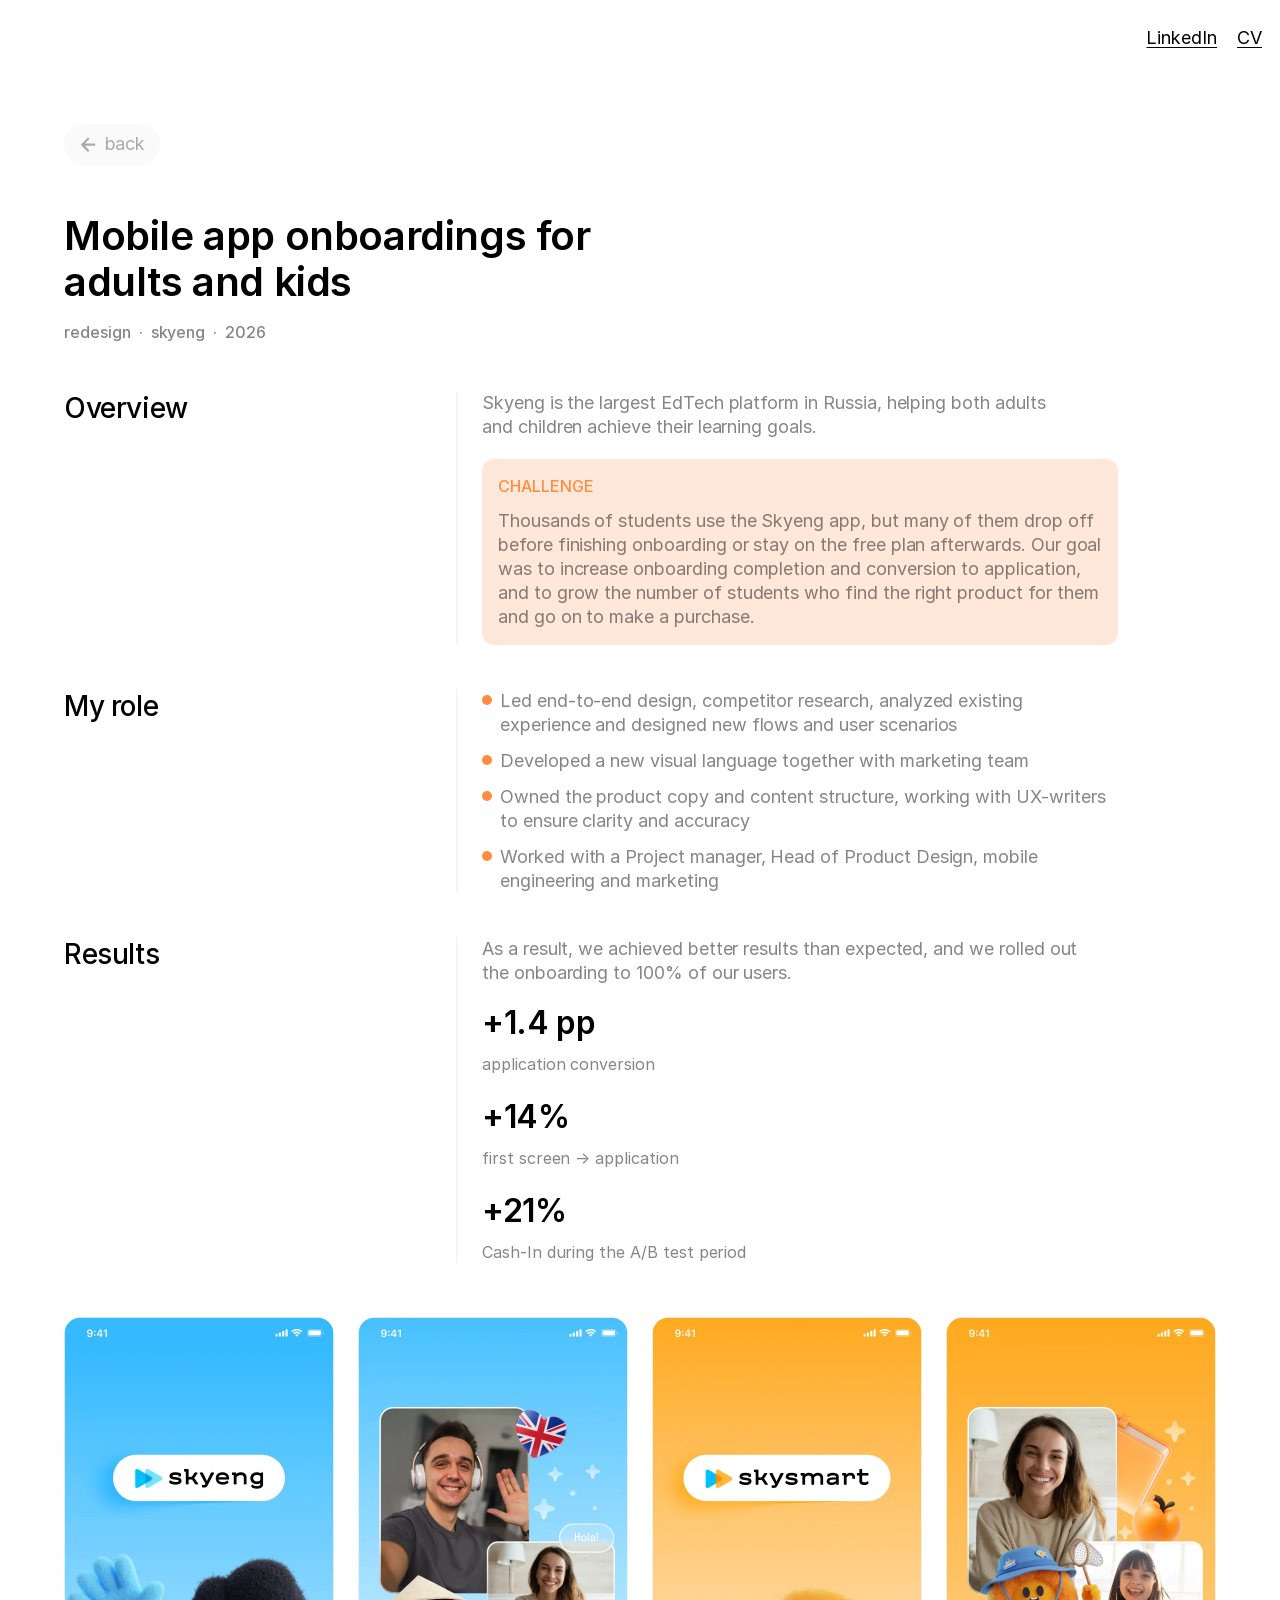
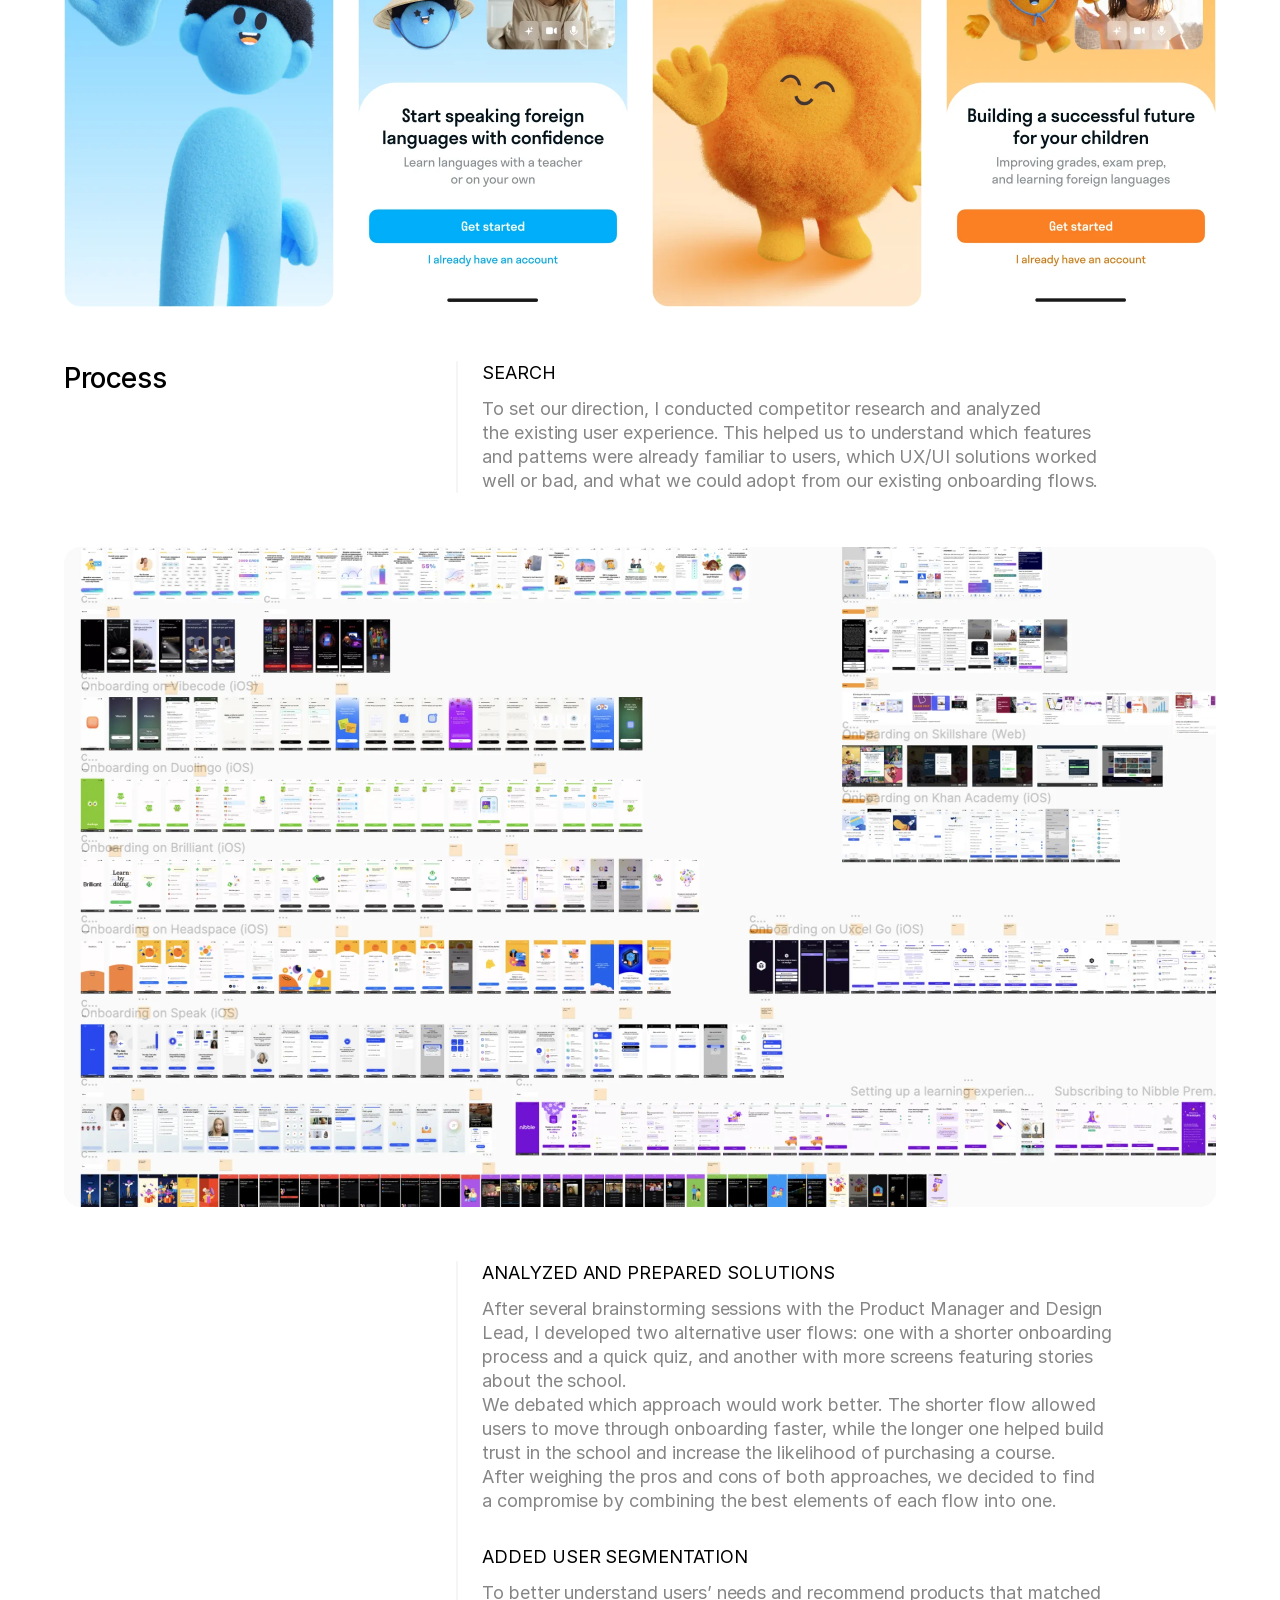
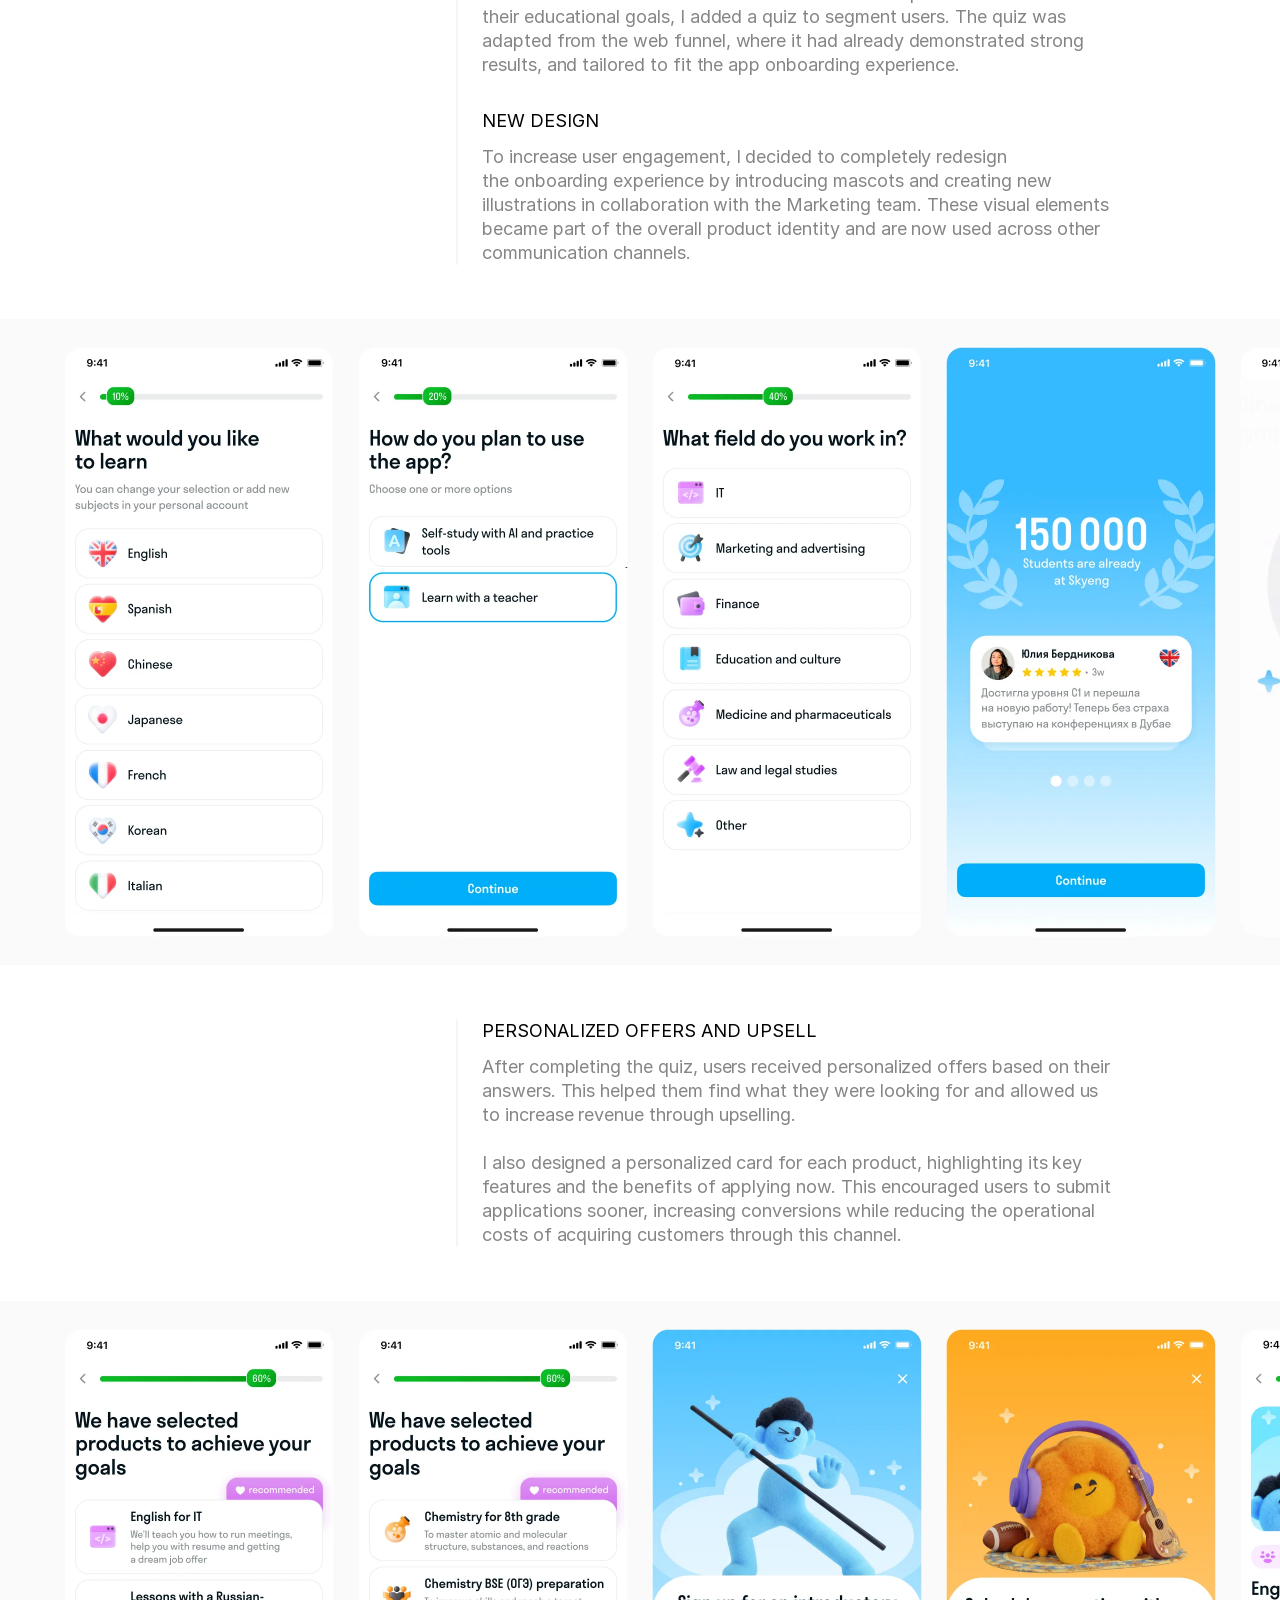
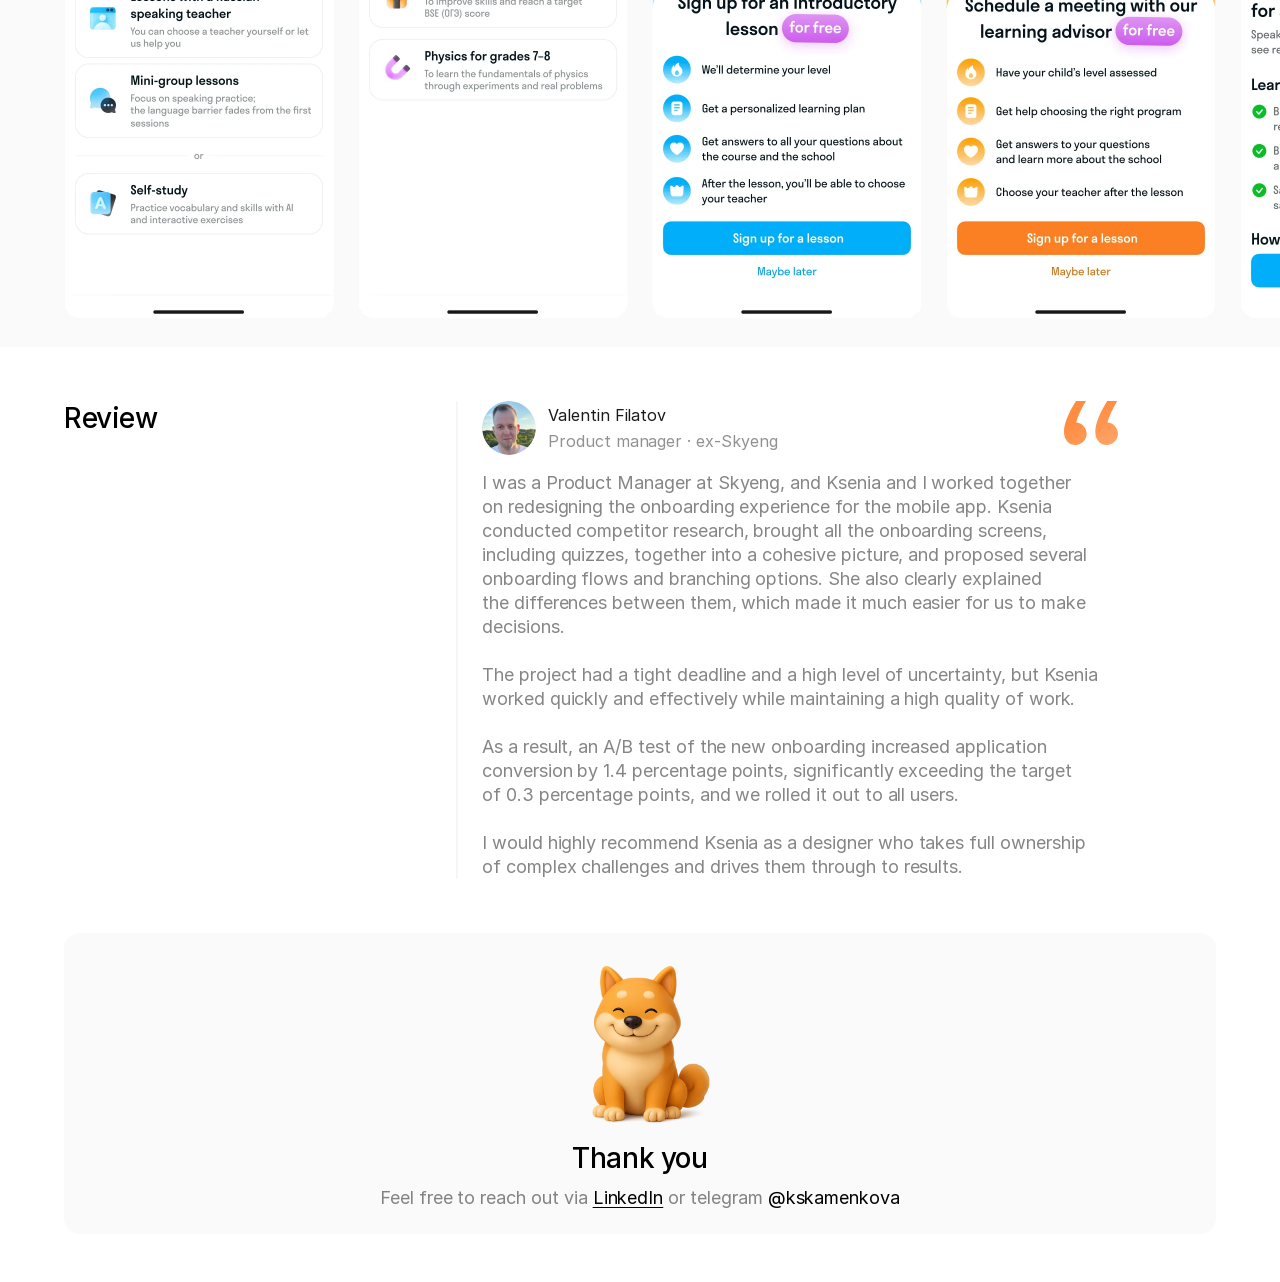
==== onboarding/index.html @ 1e30c111 "Home: new phone project cards from Figma; updated card texts Co-Authored-By: Claude Opus 5.5 <norepl" ====
<!doctype html>
<html lang="en">
<head>
<meta charset="utf-8">
<meta name="viewport" content="width=device-width, initial-scale=1">
<title>Mobile app onboardings for adults and kids — Ksenia Kamenkova</title>
<meta name="description" content="Onboarding redesign for the Skyeng mobile app: +1.4 pp application conversion and +21% cash-in.">
<link rel="canonical" href="https://kseniakamenkova.github.io/onboarding/">
<meta property="og:type" content="website">
<meta property="og:title" content="Mobile app onboardings for adults and kids — Ksenia Kamenkova">
<meta property="og:description" content="Onboarding redesign for the Skyeng mobile app: +1.4 pp application conversion and +21% cash-in.">
<meta property="og:url" content="https://kseniakamenkova.github.io/onboarding/">
<meta property="og:image" content="https://kseniakamenkova.github.io/assets/img/apple-touch-icon.png">
<link rel="icon" type="image/png" href="/assets/img/favicon.png">
<link rel="apple-touch-icon" href="/assets/img/apple-touch-icon.png">
<link rel="preload" href="/assets/fonts/Inter-Regular.woff2" as="font" type="font/woff2" crossorigin>
<link rel="stylesheet" href="/assets/css/style.css?v=bdc352d9">
</head>
<body class="page-case">
<header class="site-header">
  <nav class="site-header__links" aria-label="Profiles">
    <a href="https://www.linkedin.com/in/ksenia-kamenkova-319421298" target="_blank" rel="noopener">LinkedIn</a>
    <a href="https://voracious-sponge-c0d.notion.site/Kseniia-Kamenkova-3ff7068607728109b769cb983cbfbc4b" target="_blank" rel="noopener">CV</a>
  </nav>
</header>
<main>
<div class="container">
  <a class="back" href="/"><img src="/assets/img/back-arrow.svg" alt="" width="17" height="17"><span>back</span></a>
</div>
<div class="case case--mobile">
  <div class="container case-head">
    <h1 class="case-head__title">Mobile app onboardings for adults and kids</h1>
    <p class="case-head__meta"><span>redesign</span><span aria-hidden="true">·</span><a class="meta-link" href="https://skyeng.ru/" target="_blank" rel="noopener">skyeng</a><span aria-hidden="true">·</span><span>2026</span></p>
  </div>
  <div class="case-flow">
    <div class="case-intro"><div class="container" style="--mo:0"><section class="section">
      <h2 class="section__title">Overview</h2>
      <div class="section__body"><p class="body">Skyeng is the largest EdTech platform in Russia, helping both adults and children achieve their learning goals.</p><div class="callout"><p class="callout__label">CHALLENGE</p><p class="body">Thousands of students use the Skyeng app, but many of them drop off before finishing onboarding or stay on the free plan afterwards. Our goal was to increase onboarding completion and conversion to application, and to grow the number of students who find the right product for them and go on to make a purchase.</p></div></div>
    </section>
</div>
<div class="container" style="--mo:1"><section class="section">
      <h2 class="section__title">My role</h2>
      <div class="section__body"><ul class="points"><li>Led end-to-end design, competitor research, analyzed existing experience and designed new flows and user scenarios</li><li>Developed a new visual language together with marketing team</li><li>Owned the product copy and content structure, working with UX-writers to ensure clarity and accuracy</li><li>Worked with a Project manager, Head of Product Design, mobile engineering and marketing</li></ul></div>
    </section>
</div>
<div class="container" style="--mo:3"><section class="section">
      <h2 class="section__title">Results</h2>
      <div class="section__body"><p class="body only-d">As a result, we achieved better results than expected, and we rolled out the onboarding to 100% of our users.</p><div class="metrics"><div class="metric"><p class="metric__value">+1.4 pp</p><p class="metric__label">application conversion</p></div><div class="metric"><p class="metric__value">+14%</p><p class="metric__label">first screen → application</p></div><div class="metric"><p class="metric__value">+21%</p><p class="metric__label">Cash-In during the A/B test period</p></div></div></div>
    </section>
</div>
</div>
    <div class="rail" data-m="hide"><div class="rail__track"><div class="rail__items"><img src="/assets/img/onboarding/row1-1.webp" alt="" width="270" height="590" style="width:270px;height:590px;border-radius:16px" loading="lazy" draggable="false"><img src="/assets/img/onboarding/row1-2.webp" alt="" width="270" height="590" style="width:270px;height:590px;border-radius:16px" loading="lazy" draggable="false"><img src="/assets/img/onboarding/row1-3.webp" alt="" width="270" height="590" style="width:270px;height:590px;border-radius:16px" loading="lazy" draggable="false"><img src="/assets/img/onboarding/row1-4.webp" alt="" width="270" height="590" style="width:270px;height:590px;border-radius:16px" loading="lazy" draggable="false"></div></div></div>
<div class="container" style="--mo:4" data-m="break"><section class="section">
      <h2 class="section__title">Process</h2>
      <div class="section__body"><div class="groups"><div class="group"><h3 class="group__title">SEARCH</h3><p class="body">To set our direction, I conducted competitor research and analyzed the existing user experience. This helped us to understand which features and patterns were already familiar to users, which UX/UI solutions worked well or bad, and what we could adopt from our existing onboarding flows.</p></div></div></div>
    </section>
</div>
<div class="container" data-m="hide"><img class="wide-img" src="/assets/img/onboarding/flow.webp" alt="Onboarding user flows" width="1152" height="660" style="border-radius:16px" loading="lazy"></div>
<div class="container" style="--mo:6"><section class="section section--untitled">
      <div class="section__title" aria-hidden="true"></div>
      <div class="section__body"><div class="groups"><div class="group"><h3 class="group__title">ANALYZED AND PREPARED SOLUTIONS</h3><p class="body">After several brainstorming sessions with the Product Manager and Design Lead, I developed two alternative user flows: one with a shorter onboarding process and a quick quiz, and another with more screens featuring stories about the school. 
We debated which approach would work better. The shorter flow allowed users to move through onboarding faster, while the longer one helped build trust in the school and increase the likelihood of purchasing a course.
After weighing the pros and cons of both approaches, we decided to find a compromise by combining the best elements of each flow into one.</p></div><div class="group"><h3 class="group__title">ADDED USER SEGMENTATION</h3><p class="body">To better understand users’ needs and recommend products that matched their educational goals, I added a quiz to segment users. The quiz was adapted from the web funnel, where it had already demonstrated strong results, and tailored to fit the app onboarding experience.</p></div><div class="group"><h3 class="group__title">NEW DESIGN</h3><p class="body">To increase user engagement, I decided to completely redesign the onboarding experience by introducing mascots and creating new illustrations in collaboration with the Marketing team. These visual elements became part of the overall product identity and are now used across other communication channels.</p></div></div></div>
    </section>
</div>
<div class="rail rail--band rail--scroll" data-m="hide"><div class="rail__track" tabindex="0" role="region" aria-label="Screens (scroll sideways)"><div class="rail__items"><img src="/assets/img/onboarding/row2-1.webp" alt="" width="270" height="590" style="width:270px;height:590px;border-radius:16px" loading="lazy" draggable="false"><img src="/assets/img/onboarding/row2-2.webp" alt="" width="270" height="590" style="width:270px;height:590px;border-radius:16px" loading="lazy" draggable="false"><img src="/assets/img/onboarding/row2-3.webp" alt="" width="270" height="590" style="width:270px;height:590px;border-radius:16px" loading="lazy" draggable="false"><img src="/assets/img/onboarding/row2-4.webp" alt="" width="270" height="590" style="width:270px;height:590px;border-radius:16px" loading="lazy" draggable="false"><img src="/assets/img/onboarding/row2-5.webp" alt="" width="270" height="590" style="width:270px;height:590px;border-radius:16px" loading="lazy" draggable="false"><img src="/assets/img/onboarding/row2-6.webp" alt="" width="270" height="590" style="width:270px;height:590px;border-radius:16px" loading="lazy" draggable="false"><img src="/assets/img/onboarding/row2-7.webp" alt="" width="270" height="590" style="width:270px;height:590px;border-radius:16px" loading="lazy" draggable="false"><img src="/assets/img/onboarding/row2-8.webp" alt="" width="270" height="590" style="width:270px;height:590px;border-radius:16px" loading="lazy" draggable="false"><img src="/assets/img/onboarding/row2-9.webp" alt="" width="270" height="590" style="width:270px;height:590px;border-radius:16px" loading="lazy" draggable="false"></div></div></div>
<div class="container" style="--mo:8"><section class="section section--untitled">
      <div class="section__title" aria-hidden="true"></div>
      <div class="section__body"><div class="groups"><div class="group"><h3 class="group__title">PERSONALIZED OFFERS AND UPSELL</h3><p class="body">After completing the quiz, users received personalized offers based on their answers. This helped them find what they were looking for and allowed us to increase revenue through upselling.

I also designed a personalized card for each product, highlighting its key features and the benefits of applying now. This encouraged users to submit applications sooner, increasing conversions while reducing the operational costs of acquiring customers through this channel.</p></div></div></div>
    </section>
</div>
<div class="rail rail--band rail--scroll" data-m="hide"><div class="rail__track" tabindex="0" role="region" aria-label="Screens (scroll sideways)"><div class="rail__items"><img src="/assets/img/onboarding/row3-1.webp" alt="" width="270" height="590" style="width:270px;height:590px;border-radius:16px" loading="lazy" draggable="false"><img src="/assets/img/onboarding/row3-2.webp" alt="" width="270" height="590" style="width:270px;height:590px;border-radius:16px" loading="lazy" draggable="false"><img src="/assets/img/onboarding/row3-3.webp" alt="" width="270" height="590" style="width:270px;height:590px;border-radius:16px" loading="lazy" draggable="false"><img src="/assets/img/onboarding/row3-4.webp" alt="" width="270" height="590" style="width:270px;height:590px;border-radius:16px" loading="lazy" draggable="false"><img src="/assets/img/onboarding/row3-5.webp" alt="" width="270" height="590" style="width:270px;height:590px;border-radius:16px" loading="lazy" draggable="false"><img src="/assets/img/onboarding/row3-6.webp" alt="" width="270" height="590" style="width:270px;height:590px;border-radius:16px" loading="lazy" draggable="false"><img src="/assets/img/onboarding/row3-7.webp" alt="" width="800" height="590" style="width:800px;height:590px;border-radius:16px" loading="lazy" draggable="false"><img src="/assets/img/onboarding/row3-8.webp" alt="" width="800" height="590" style="width:800px;height:590px;border-radius:16px" loading="lazy" draggable="false"></div></div></div>
<div class="container" style="--mo:9" data-m="break"><section class="section">
      <h2 class="section__title">Review</h2>
      <div class="section__body"><figure class="review">
          <img class="review__quote" src="/assets/img/quote.svg" alt="" width="54" height="44">
          <figcaption class="review__who">
            <img class="review__photo" src="/assets/img/reviews/onb.webp" alt="" width="54" height="54" loading="lazy">
            <span class="review__about"><span class="review__name">Valentin Filatov</span><span class="review__role">Product manager · ex-Skyeng</span></span>
          </figcaption>
          <blockquote class="review__text"><p>I was a Product Manager at Skyeng, and Ksenia and I worked together on redesigning the onboarding experience for the mobile app. Ksenia conducted competitor research, brought all the onboarding screens, including quizzes, together into a cohesive picture, and proposed several onboarding flows and branching options. She also clearly explained the differences between them, which made it much easier for us to make decisions.</p><p>The project had a tight deadline and a high level of uncertainty, but Ksenia worked quickly and effectively while maintaining a high quality of work.</p><p>As a result, an A/B test of the new onboarding increased application conversion by 1.4 percentage points, significantly exceeding the target of 0.3 percentage points, and we rolled it out to all users.</p><p>I would highly recommend Ksenia as a designer who takes full ownership of complex challenges and drives them through to results.</p></blockquote>
        </figure></div>
    </section>
</div>
<div class="rail rail--scroll rail--m" style="--mo:2"><div class="rail__track" tabindex="0" role="region" aria-label="Screens (scroll sideways)"><div class="rail__items"><img src="/assets/img/onboarding/m-row1-1.webp" alt="" width="240" height="524" style="width:240px;height:524px;border-radius:16px" loading="lazy" draggable="false"><img src="/assets/img/onboarding/m-row1-2.webp" alt="" width="240" height="524" style="width:240px;height:524px;border-radius:16px" loading="lazy" draggable="false"><img src="/assets/img/onboarding/m-row1-3.webp" alt="" width="240" height="524" style="width:240px;height:524px;border-radius:16px" loading="lazy" draggable="false"><img src="/assets/img/onboarding/m-row1-4.webp" alt="" width="240" height="524" style="width:240px;height:524px;border-radius:16px" loading="lazy" draggable="false"></div></div></div>
<div class="rail rail--scroll rail--m" style="--mo:5"><div class="rail__track" tabindex="0" role="region" aria-label="Screens (scroll sideways)"><div class="rail__items"><img src="/assets/img/onboarding/m-row2-1.webp" alt="" width="654" height="518" style="width:654px;height:518px;border-radius:16px" loading="lazy" draggable="false"></div></div></div>
<div class="rail rail--band rail--scroll rail--m" style="--mo:7"><div class="rail__track" tabindex="0" role="region" aria-label="Screens (scroll sideways)"><div class="rail__items"><img src="/assets/img/onboarding/m-row3-1.webp" alt="" width="240" height="524" style="width:239.8px;height:524px;border-radius:16px" loading="lazy" draggable="false"><img src="/assets/img/onboarding/m-row3-2.webp" alt="" width="240" height="524" style="width:239.8px;height:524px;border-radius:16px" loading="lazy" draggable="false"><img src="/assets/img/onboarding/m-row3-3.webp" alt="" width="240" height="524" style="width:239.8px;height:524px;border-radius:16px" loading="lazy" draggable="false"><img src="/assets/img/onboarding/m-row3-4.webp" alt="" width="240" height="524" style="width:240px;height:524px;border-radius:16px" loading="lazy" draggable="false"><img src="/assets/img/onboarding/m-row3-5.webp" alt="" width="558" height="524" style="width:558px;height:524px;border-radius:14.21px" loading="lazy" draggable="false"><img src="/assets/img/onboarding/m-row3-6.webp" alt="" width="558" height="524" style="width:558px;height:524px;border-radius:14.21px" loading="lazy" draggable="false"></div></div></div>
    <div class="container case-contact"><section class="contact" aria-label="Contact">
  <img class="contact__img" src="/assets/img/shiba.webp" alt="" width="140" height="177" loading="lazy">
  <div class="contact__text">
    <h2 class="contact__title">Thank you</h2>
    <p class="contact__line">Feel free to reach out via <a class="u" href="https://www.linkedin.com/in/ksenia-kamenkova-319421298" target="_blank" rel="noopener">LinkedIn</a><br class="contact__br"> or telegram <a class="plain" href="https://t.me/kskamenkova" target="_blank" rel="noopener">@kskamenkova</a></p>
  </div>
</section>
</div>
  </div>
</div>
</main>
<script src="/assets/js/main.js?v=22768cf7" defer></script>
</body>
</html>
---- assets/css/style.css ----
/* Ksenia Kamenkova — portfolio
   Desktop layout follows the Figma file "Portfolio" (1512px frame, 1152px content column).
   Values are design pixels from Figma. */

/* Inter by Rasmus Andersson, SIL Open Font License (assets/fonts/Inter-LICENSE.txt) */
@font-face {
  font-family: "Inter";
  font-style: normal;
  font-weight: 400;
  font-display: swap;
  src: url("../fonts/Inter-Regular.woff2") format("woff2");
}
@font-face {
  font-family: "Inter";
  font-style: normal;
  font-weight: 500;
  font-display: swap;
  src: url("../fonts/Inter-Medium.woff2") format("woff2");
}
@font-face {
  font-family: "Inter";
  font-style: normal;
  font-weight: 600;
  font-display: swap;
  src: url("../fonts/Inter-SemiBold.woff2") format("woff2");
}
@font-face {
  font-family: "Inter";
  font-style: normal;
  font-weight: 700;
  font-display: swap;
  src: url("../fonts/Inter-Bold.woff2") format("woff2");
}

:root {
  --text: #000;
  --muted: rgba(0, 0, 0, 0.48);
  --faint: rgba(0, 0, 0, 0.32);
  --surface: #fafafa;
  --line: #f5f5f5;
  --accent: #ff8d41;
  --accent-soft: rgba(255, 141, 65, 0.2);
  --person: #1b1917;
  --bg: #fff;

  --font: "Inter", system-ui, -apple-system, "Segoe UI", Roboto, Arial, sans-serif;
  --font-sf: -apple-system, BlinkMacSystemFont, "SF Pro Text", "SF Pro", "Inter", system-ui, sans-serif;

  --column: 1152px;
  --gutter: max(16px, calc((100% - var(--column)) / 2));
  color-scheme: light;
}

*, *::before, *::after { box-sizing: border-box; }
html { -webkit-text-size-adjust: 100%; }
body {
  margin: 0;
  background: var(--bg);
  color: var(--text);
  font-family: var(--font);
  font-size: 18px;
  line-height: 24px;
  letter-spacing: -0.05px;
  font-feature-settings: "lnum" 1, "pnum" 1;
  -webkit-font-smoothing: antialiased;
  -moz-osx-font-smoothing: grayscale;
  overflow-x: hidden;
}
img { display: block; max-width: 100%; }
p, h1, h2, h3, ul, figure, blockquote { margin: 0; }
ul { padding: 0; list-style: none; }
a { color: inherit; }
a:focus-visible, [tabindex]:focus-visible { outline: 2px solid var(--accent); outline-offset: 3px; border-radius: 4px; }

.container {
  width: min(var(--column), calc(100% - 32px));
  margin-inline: auto;
}

/* ---------- header ---------- */
/* Full-width white bar that stays at the top while scrolling; links keep their Figma position. */
.site-header {
  position: sticky;
  top: 0;
  z-index: 20;
  height: 76px;
  padding-inline: max(16px, calc((100% - 1244px) / 2));
  background: var(--bg);
  display: flex;
  justify-content: flex-end;
  transition: box-shadow 0.2s ease;
}
.site-header.is-scrolled { box-shadow: 0 1px 0 rgba(0, 0, 0, 0.06); }
.site-header__links {
  margin-top: 28px;
  display: flex;
  gap: 20px;
  height: 20px;
  line-height: 20px;
}
.site-header__links a {
  text-decoration: underline;
  text-underline-position: from-font;
}
.site-header__links a:hover { color: var(--muted); }

/* ---------- home ---------- */
.home {
  display: flex;
  flex-direction: column;
  gap: 64px;
  margin-top: 64px;
  padding-bottom: 44px;
}
.hello { display: flex; flex-direction: column; gap: 32px; max-width: 564px; }
.hello__avatar {
  position: relative;
  width: 200px;
  height: 200px;
  border-radius: 54px;
  overflow: hidden;
}
.hello__avatar img {
  position: absolute;
  max-width: none;
  width: 143.79%;
  height: 191.72%;
  left: -14.16%;
  top: -29.54%;
}
.hello__text { display: flex; flex-direction: column; gap: 20px; }
.hello__title { font-size: 40px; line-height: 44px; font-weight: 600; letter-spacing: -0.4px; }
.hello__intro { color: var(--muted); line-height: 26px; display: flex; flex-direction: column; gap: 26px; }

.projects { display: flex; flex-direction: column; gap: 40px; }
.projects__title { font-size: 32px; line-height: 36px; font-weight: 600; letter-spacing: -0.4px; }
.projects__grid {
  display: grid;
  grid-template-columns: repeat(2, minmax(0, 1fr));
  column-gap: 24px;
  row-gap: 54px;
  align-items: start;
}
.project { display: flex; flex-direction: column; gap: 20px; min-width: 0; }
.project__info { display: flex; flex-direction: column; gap: 16px; }
.project__card {
  position: relative;
  display: block;
  height: 400px;
  border-radius: 16px;
  background: var(--surface);
  overflow: hidden;
  text-decoration: none;
  transition: background-color 0.2s ease;
}
.project__card:hover { background: #f4f4f4; }
.project__year, .project__label {
  position: absolute;
  left: 24px;
  width: 268px;
  font-family: var(--font-sf);
  font-weight: 500;
  font-size: 18px;
  line-height: 24px;
}
.project__year { top: 24px; color: var(--faint); }
.project__label { top: 60px; color: var(--text); }
.project__btn {
  position: absolute;
  left: 24px;
  top: 336px;
  width: 40px;
  height: 40px;
  border-radius: 50%;
  background: #fff;
  display: grid;
  place-items: center;
  transition: transform 0.2s ease;
}
.project__btn img { width: 16.8px; height: 16.8px; transform: rotate(-45deg); }
.project__card:hover .project__btn { transform: scale(1.08); }
.project__media {
  position: absolute;
  top: 0;
  right: 0;
  width: 272px;
  height: 400px;
  overflow: hidden;
}
.project__crop {
  position: absolute;
  overflow: hidden;
  left: var(--x); top: var(--y); width: var(--w); height: var(--h);
}
.project__crop img {
  position: absolute;
  max-width: none;
  width: var(--iw); height: var(--ih); left: var(--il); top: var(--it);
}
.project__mmetrics, .project__mimg { display: none; }
.contact__br { display: none; }
.project__text { color: var(--muted); }
.project__line { height: 2px; border-radius: 8px; background: var(--surface); }
.project__metrics { display: flex; gap: 44px; flex-wrap: wrap; }

.metric { display: flex; flex-direction: column; gap: 12px; }
.metric__value { font-size: 32px; line-height: 36px; font-weight: 600; letter-spacing: -0.4px; }
.metric__label { font-size: 16px; line-height: 22px; color: var(--muted); }
.metric__label b { font-weight: 700; }

/* ---------- contact ---------- */
.contact {
  background: var(--surface);
  border-radius: 16px;
  padding: 20px 20px 24px;
  display: flex;
  flex-direction: column;
  align-items: center;
  gap: 12px;
  text-align: center;
}
.contact__img { width: 140px; height: 176.84px; object-fit: cover; }
.contact__text { display: flex; flex-direction: column; gap: 12px; }
@media (min-width: 640px) { .contact__line { white-space: nowrap; } }
.contact__title { font-size: 28px; line-height: 32px; font-weight: 500; letter-spacing: -0.4px; }
.contact__line { color: var(--muted); }
.contact__line a { color: var(--text); }
.contact__line a.u { text-decoration: underline; text-underline-position: from-font; }
.contact__line a.plain { text-decoration: none; }
.contact__line a:hover { color: var(--muted); }

/* ---------- case pages ---------- */
.back {
  margin-top: 48px;
  display: inline-flex;
  align-items: center;
  gap: 8px;
  padding: 9px 16px 10px;
  border-radius: 20px;
  background: var(--surface);
  color: var(--faint);
  text-decoration: none;
  line-height: 22px;
  letter-spacing: -0.4px;
  transition: background-color 0.2s ease, color 0.2s ease;
}
.back img { width: 16.8px; height: 16.8px; transform: rotate(180deg); }
.back:hover { background: #f2f2f2; color: var(--muted); }

.case { margin-top: 48px; padding-bottom: 48px; display: flex; flex-direction: column; gap: 48px; }
.case-head { display: flex; flex-direction: column; gap: 16px; }
.case-head__title { max-width: 564px; font-size: 40px; line-height: 46px; font-weight: 600; letter-spacing: -0.4px; }
.case-head__title--wide { max-width: 662px; }
.case-head__meta {
  display: flex;
  gap: 8px;
  font-family: var(--font-sf);
  font-weight: 500;
  font-size: 16px;
  line-height: 22px;
  color: var(--muted);
}
.meta-link { text-decoration: none; }
.meta-link:hover { text-decoration: underline; text-underline-position: from-font; }

.case-flow { display: flex; flex-direction: column; gap: 54px; }
.case-intro { display: flex; flex-direction: column; gap: 44px; }

.section { display: flex; gap: 24px; align-items: flex-start; }
.section__title {
  flex: 0 0 368px;
  font-size: 28px;
  line-height: 35px;
  font-weight: 500;
  letter-spacing: -0.4px;
}
.section__body {
  position: relative;
  flex: 0 1 662px;
  min-width: 0;
  padding-left: 26px;
  display: flex;
  flex-direction: column;
  gap: 20px;
}
.section__body::before {
  content: "";
  position: absolute;
  left: 0;
  top: 0;
  bottom: 0;
  width: 2px;
  border-radius: 8px;
  background: var(--line);
}
.body { color: var(--muted); white-space: pre-line; }

.callout {
  background: var(--accent-soft);
  border-radius: 12px;
  padding: 16px;
  display: flex;
  flex-direction: column;
  gap: 12px;
}
.callout__label {
  font-family: var(--font-sf);
  font-weight: 500;
  font-size: 16px;
  line-height: 22px;
  color: var(--accent);
}

.points { display: flex; flex-direction: column; gap: 12px; }
.points li { position: relative; padding-left: 18px; color: var(--muted); }
.points li::before {
  content: "";
  position: absolute;
  left: 0;
  top: 6px;
  width: 10px;
  height: 10px;
  border-radius: 50%;
  background: var(--accent);
}

.metrics { display: flex; flex-direction: column; gap: 24px; }

.also { display: flex; flex-direction: column; gap: 12px; }
.also__title { font-size: 16px; line-height: 22px; font-weight: 600; letter-spacing: -0.4px; }
.also__list { display: flex; flex-direction: column; gap: 12px; list-style: disc; padding-left: 24px; }
.also__list li { font-size: 16px; line-height: 22px; color: var(--muted); }

.groups { display: flex; flex-direction: column; gap: 32px; }
.group { display: flex; flex-direction: column; gap: 12px; }
.group__title { font-size: 18px; line-height: 24px; font-weight: 400; color: var(--text); }
.body-list { list-style: disc; padding-left: 27px; color: var(--muted); margin-top: 12px; }

.review { position: relative; display: flex; flex-direction: column; gap: 16px; }
.review__quote { position: absolute; top: 0; right: 0; width: 54px; height: 44px; }
.review__who { display: flex; align-items: center; gap: 12px; padding-right: 64px; }
.review__photo { width: 54px; height: 54px; border-radius: 50%; background: #f4f4f4; object-fit: cover; }
.review__about {
  display: flex;
  flex-direction: column;
  gap: 4px;
  font-family: var(--font-sf);
  font-size: 16px;
  line-height: 22px;
  color: var(--person);
}
.review__role { color: rgba(27, 25, 23, 0.48); }
.review__text { color: var(--muted); display: flex; flex-direction: column; gap: 24px; }

.wide-img { width: 100%; height: auto; }

/* ---------- image rails (carousels) ---------- */
.rail--band { background: var(--surface); padding-block: 28px; }
.rail__track { overflow-x: auto; overflow-y: hidden; scrollbar-width: thin; scrollbar-color: rgba(0, 0, 0, 0.14) transparent; }
.rail__track::-webkit-scrollbar { height: 6px; }
.rail__track::-webkit-scrollbar-thumb { background: rgba(0, 0, 0, 0.14); border-radius: 3px; }
.rail__track::-webkit-scrollbar-track { background: transparent; }
.rail--scroll .rail__track { cursor: grab; overscroll-behavior-x: contain; }
.rail--scroll .rail__track.is-dragging { cursor: grabbing; }
.rail__items {
  display: flex;
  align-items: flex-start;
  gap: 24px;
  width: max-content;
  padding-left: var(--gutter);
  padding-right: max(16px, calc((100vw - var(--column)) / 2));
}
.rail--scroll .rail__items { padding-right: 180px; }
.rail__items img { max-width: none; flex: none; user-select: none; -webkit-user-drag: none; }

/* ---------- narrower screens (until the mobile design is ready) ---------- */
@media (max-width: 1180px) {
  .section__title { flex-basis: 30%; }
}
@media (max-width: 900px) {
  .projects__grid { grid-template-columns: minmax(0, 1fr); }
  .section { flex-direction: column; gap: 16px; }
  .section__title { flex-basis: auto; }
  .section__body { flex-basis: auto; width: 100%; }
}

/* ---------- phones: main page follows the Figma frame "main page mob" (390px) ---------- */
@media (max-width: 767px) {
  .site-header { height: 64px; }
  .site-header__links { margin-top: 20px; }
  .container { width: calc(100% - 32px); }

  .home { margin-top: 36px; gap: 52px; padding-bottom: 32px; }
  .hello { gap: 24px; }
  .hello__avatar { width: 140px; height: 140px; border-radius: 37.8px; }
  .hello__text { gap: 12px; }
  .hello__title { font-size: 28px; line-height: 32px; }
  .hello__intro { font-size: 16px; line-height: 22px; color: rgba(0, 0, 0, 0.54); gap: 0; }

  .projects { gap: 24px; }
  .projects__title { font-size: 28px; line-height: 32px; }
  .projects__grid { grid-template-columns: minmax(0, 1fr); row-gap: 24px; }

  .project { gap: 12px; }
  .project__card { height: 403px; border-radius: 24px; }
  .project__card:hover { background: var(--surface); }
  .project__year, .project__label { left: 20px; width: 318px; }
  .project__year { top: 20px; font-size: 16px; line-height: 22px; }
  .project__label { top: 50px; font-size: 18px; line-height: 24px; }
  .project__btn { display: none; }

  /* phone cards: one picture from the Figma mobile card; metrics sit under the card in two columns */
  .project__media { display: none; }
  .project__mimg { display: block; position: absolute; inset: 0; width: 100%; height: 100%; }

  .project__info { gap: 12px; }
  .project__line { order: -1; }
  .project__metrics { display: none; }
  .project__mmetrics { order: -2; display: grid; grid-template-columns: repeat(2, 171px); gap: 16px; }
  .project__mmetrics .metric { gap: 4px; }
  .project__mmetrics .metric:only-child { grid-column: 1 / -1; }
  .project__mmetrics .metric__value { font-size: 26px; line-height: 32px; white-space: nowrap; }
  .project__mmetrics .metric__label { font-size: 16px; line-height: 22px; color: rgba(0, 0, 0, 0.54); }
  .project__text { font-size: 16px; line-height: 22px; color: rgba(0, 0, 0, 0.54); margin-right: -0.5px; }

  .contact__img { width: 100px; height: 126px; }
  .contact__br { display: inline; }
  .contact__title { font-size: 24px; line-height: 30px; }
  .contact__line { font-size: 16px; line-height: 24px; white-space: normal; }
}

/* phone-only carousels are hidden on larger screens */
.rail--m { display: none; }
/* headings worded differently on phones */
.t-m { display: none; }

/* ---------- phones: case pages follow the Figma mobile frames (390px) ---------- */
@media (max-width: 767px) {
  .back { margin-top: 36px; font-size: 16px; line-height: 22px; }
  .case { margin-top: 32px; gap: 32px; padding-bottom: 32px; }
  .case-head { gap: 8px; }
  .case-head__title, .case-head__title--wide { max-width: none; font-size: 28px; line-height: 32px; font-weight: 600; }
  .case-head__meta { color: rgba(0, 0, 0, 0.54); }
  .case-head__title br { display: none; } /* phone titles wrap on their own, as in Figma */

  .case-flow { gap: 24px; }
  .case-intro { gap: 24px; }

  /* sections: heading on top, a thin line, then the text */
  .section { flex-direction: column; gap: 16px; }
  .section__title { flex: none; font-size: 24px; line-height: 30px; font-weight: 500; }
  .section__body { flex: none; width: 100%; padding-left: 0; padding-top: 17px; gap: 12px; }
  .section__body::before { top: 0; right: 0; bottom: auto; width: auto; height: 1px; }
  .section--untitled { gap: 0; }
  .section--untitled .section__title { display: none; }
  .section--untitled .section__body { padding-top: 0; }
  .section--untitled .section__body::before { display: none; }

  .body, .points li, .body-list, .also__list li, .review__text { font-size: 16px; line-height: 22px; color: rgba(0, 0, 0, 0.54); }
  .metrics { gap: 16px; }
  .metric { gap: 4px; }
  .section .metric__value { font-size: 24px; line-height: 32px; }
  .section .metric__label { color: rgba(0, 0, 0, 0.54); }
  .groups { gap: 24px; }
  .group__title { font-size: 16px; line-height: 22px; }
  .review__quote { width: 37px; height: 30px; }
  .review__role { color: rgba(27, 25, 23, 0.54); }
  .review__text { gap: 22px; }
  /* Browsers measure Inter a fraction of a pixel wider than Figma; a little slack keeps Figma's line breaks. */
  .body, .points li, .body-list, .review__text p { margin-right: -3px; }

  /* carousels: 16px gaps and edges, starting in line with the text */
  .rail--band { padding-block: 16px; }
  .rail__items { gap: 16px; }
  .rail--scroll .rail__items { padding-right: 16px; }

  /* pages with a phone layout in Figma: reorder and show only what the frame shows */
  .case--mobile .case-intro { display: contents; }
  .case--mobile .case-flow > *, .case--mobile .case-intro > * { order: var(--mo, 999); }
  .case--mobile [data-m="hide"] { display: none; }
  .case--mobile [data-m="break"] { margin-top: 30px; }
  .case--mobile .case-contact { margin-top: 8px; }
  .case--mobile .rail--m { display: block; }
  .t-d { display: none; }
  .only-d { display: none; }
  .t-m { display: inline; }
}

@media (prefers-reduced-motion: reduce) {
  * { transition: none !important; scroll-behavior: auto !important; }
}
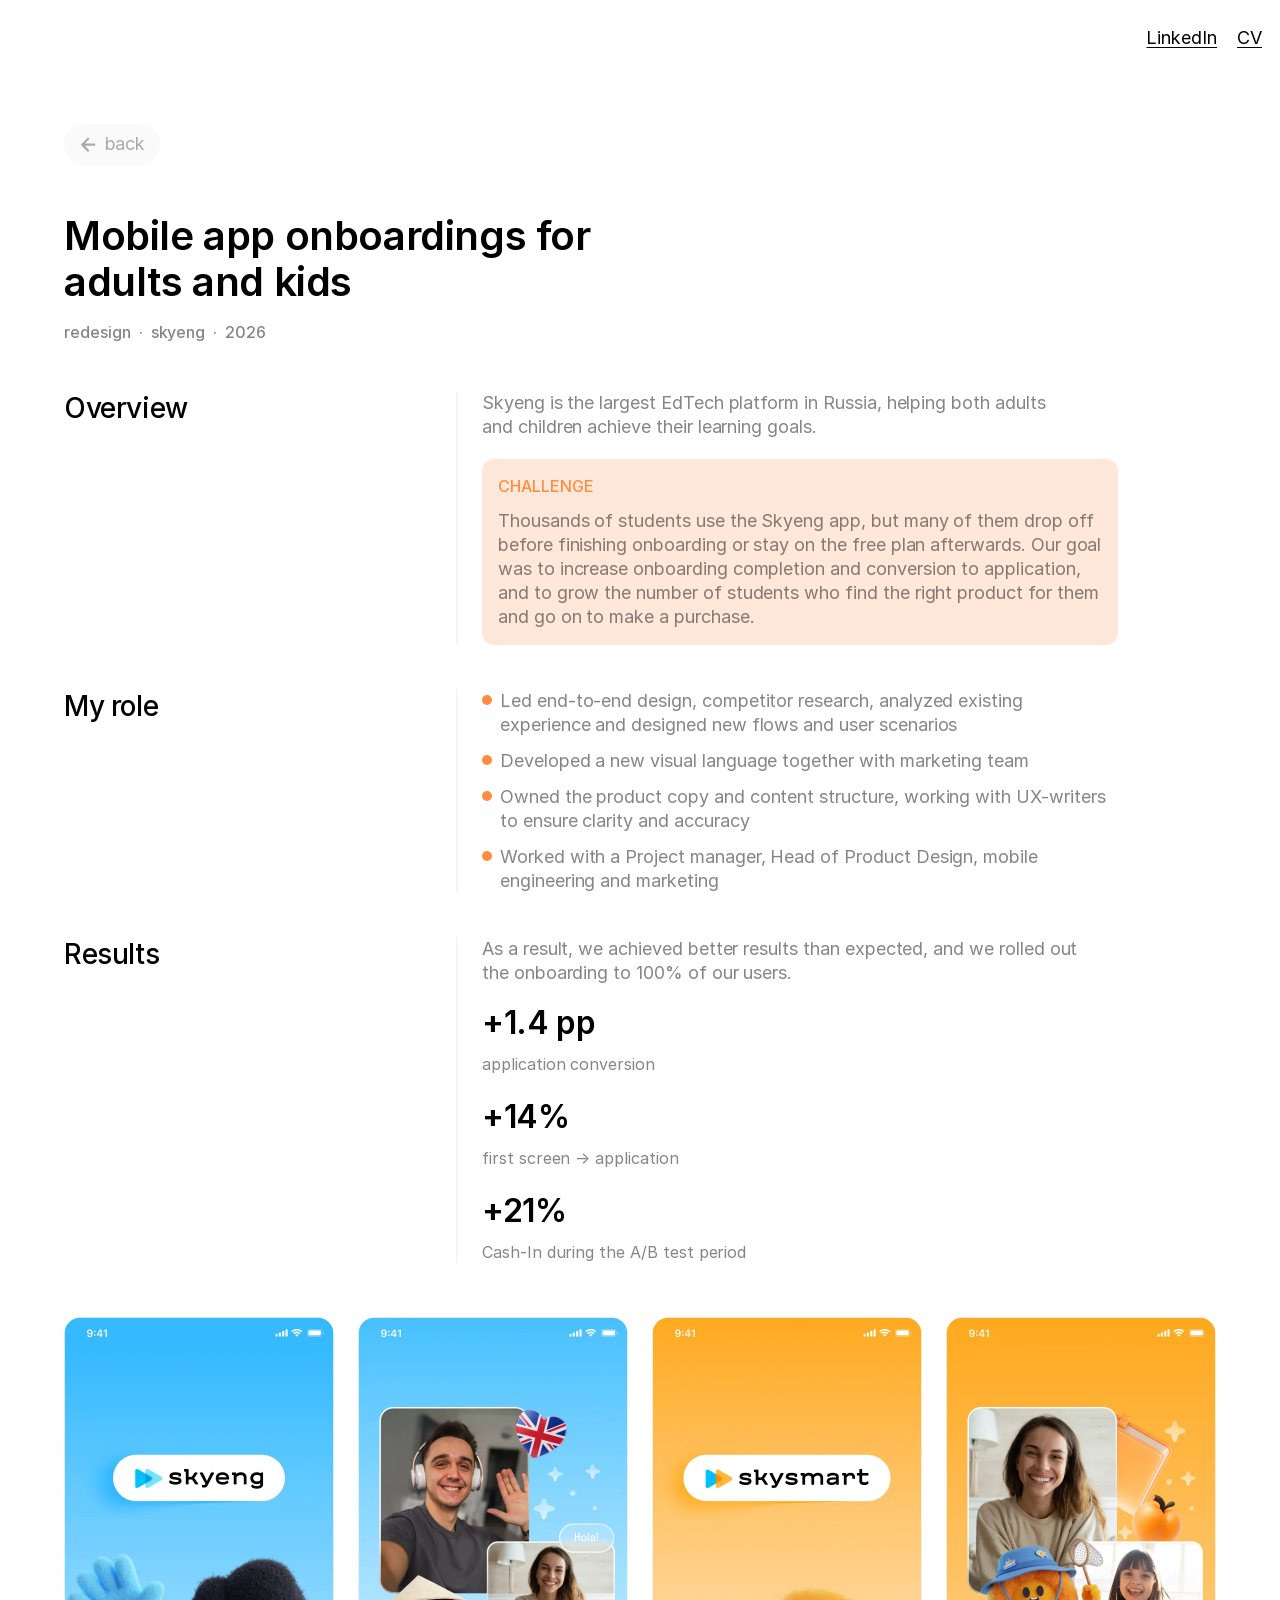
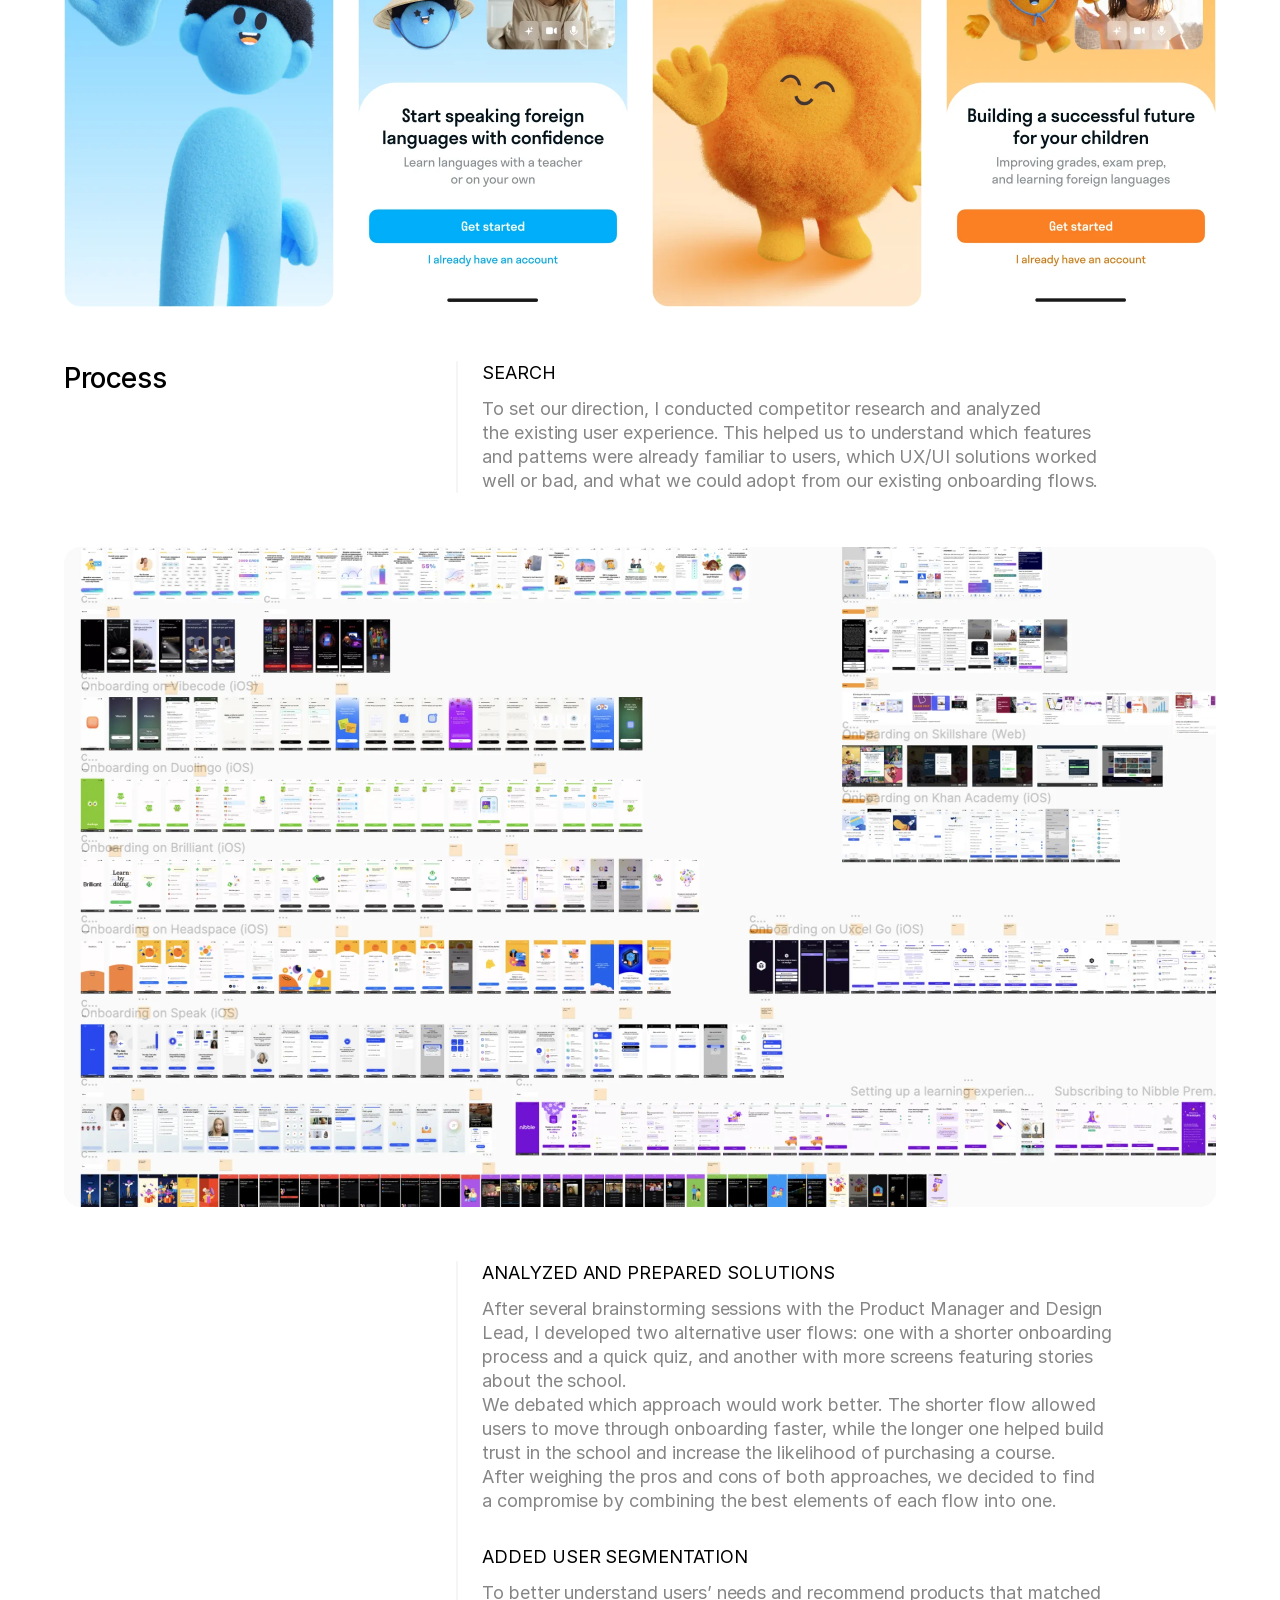
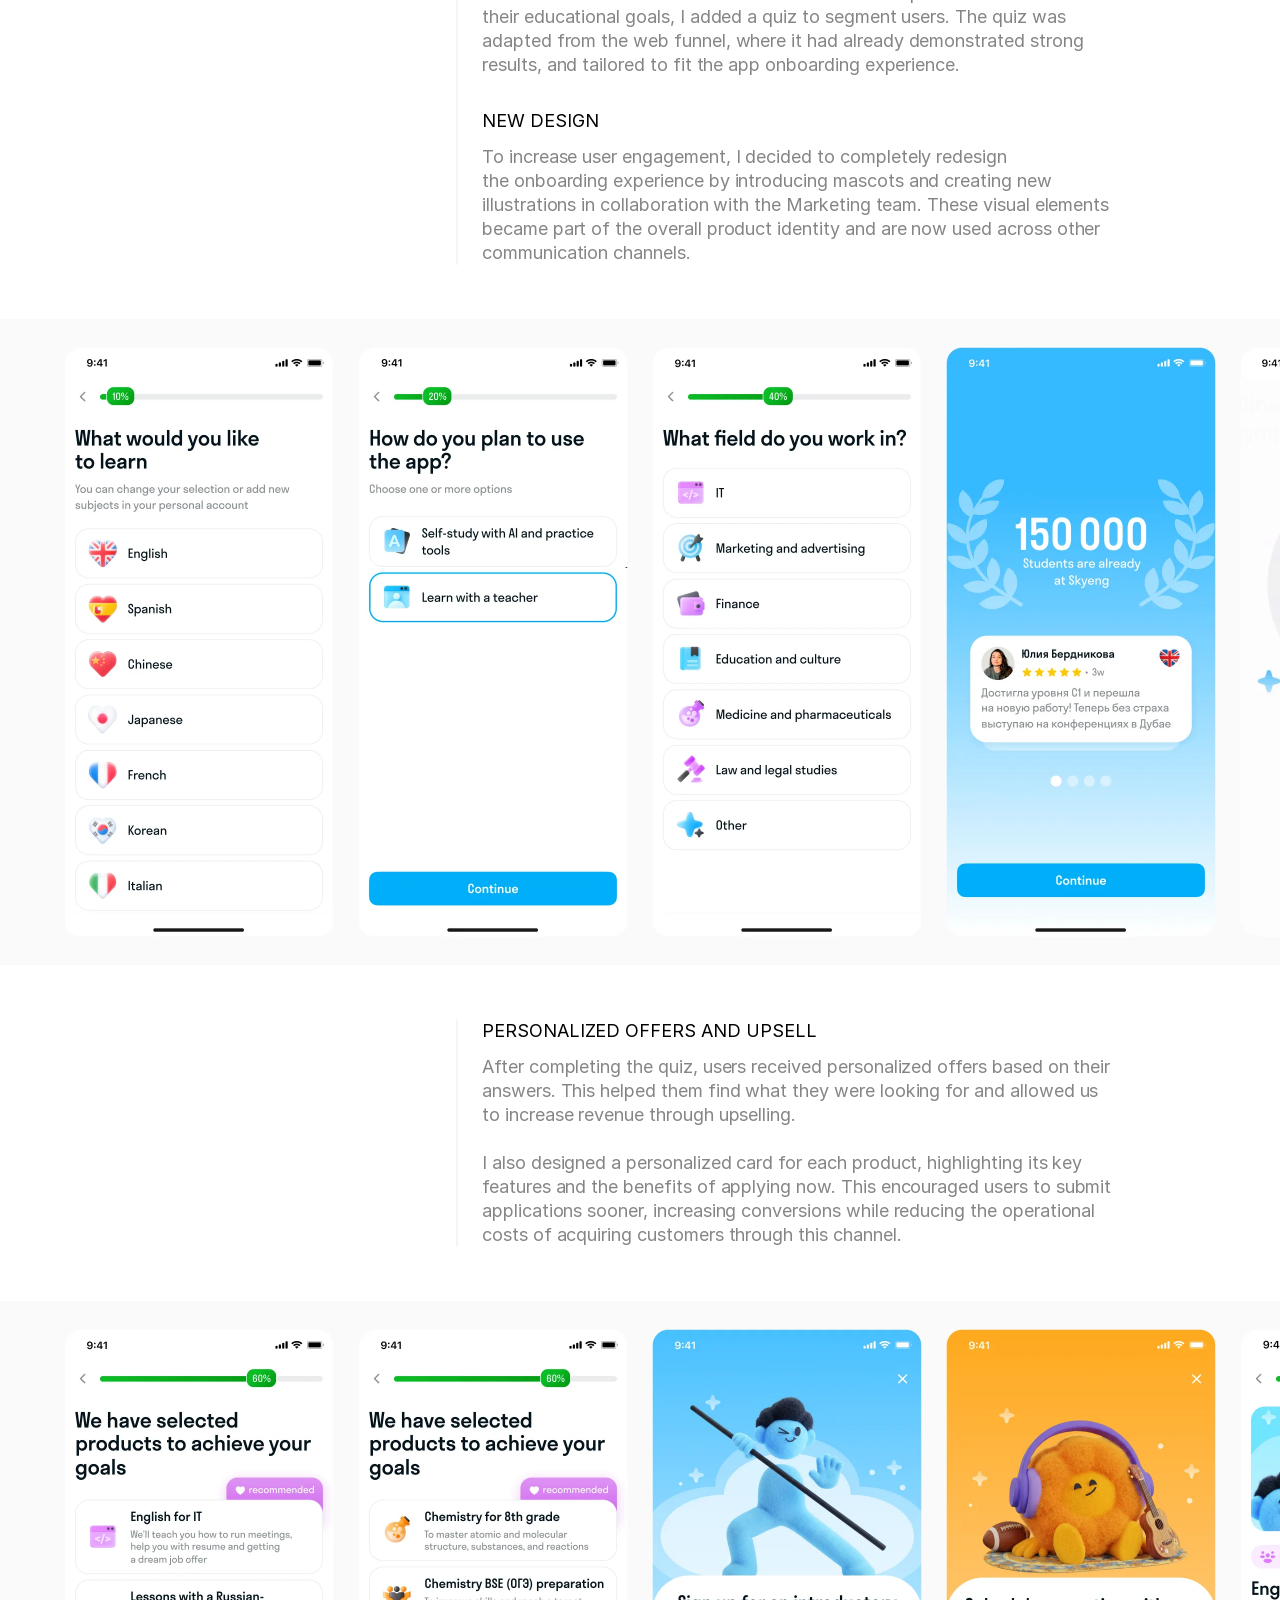
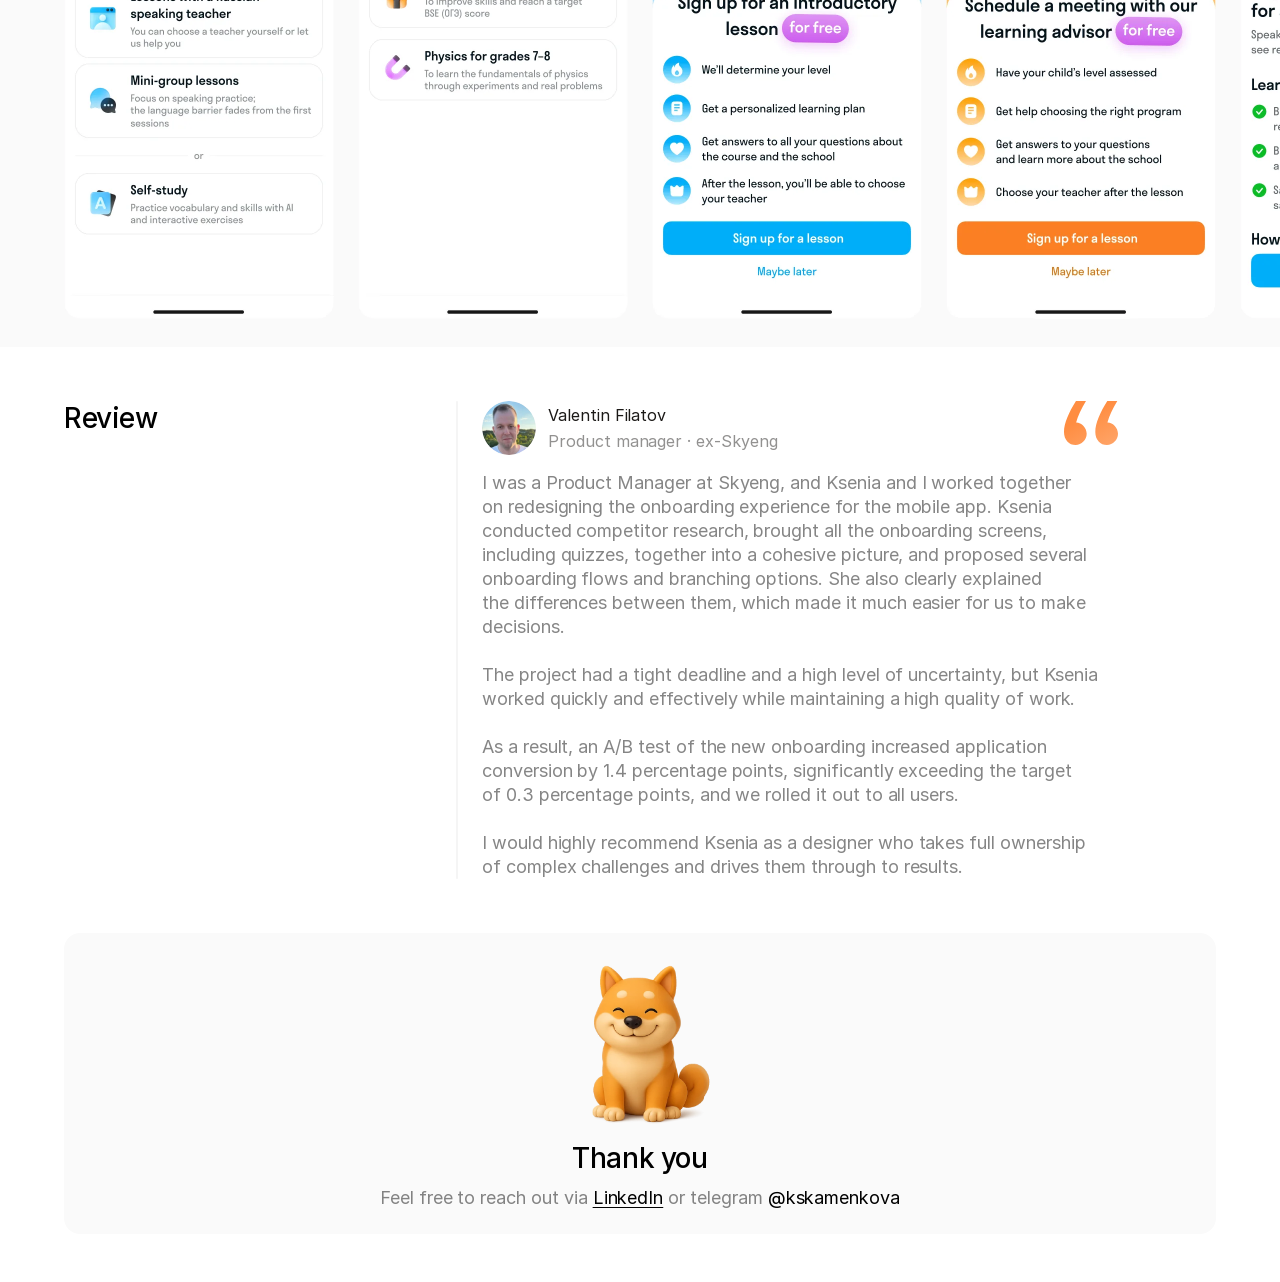
==== commit fea32971: "Contact block: the dog wags its tail when it comes into view Co-Authored-By: Claude Opus 5.5 <norepl" ====
--- a/onboarding/index.html
+++ b/onboarding/index.html
@@ -14,7 +14,7 @@
 <link rel="icon" type="image/png" href="/assets/img/favicon.png">
 <link rel="apple-touch-icon" href="/assets/img/apple-touch-icon.png">
 <link rel="preload" href="/assets/fonts/Inter-Regular.woff2" as="font" type="font/woff2" crossorigin>
-<link rel="stylesheet" href="/assets/css/style.css?v=bdc352d9">
+<link rel="stylesheet" href="/assets/css/style.css?v=a519b58e">
 </head>
 <body class="page-case">
 <header class="site-header">
@@ -88,7 +88,10 @@
 <div class="rail rail--scroll rail--m" style="--mo:5"><div class="rail__track" tabindex="0" role="region" aria-label="Screens (scroll sideways)"><div class="rail__items"><img src="/assets/img/onboarding/m-row2-1.webp" alt="" width="654" height="518" style="width:654px;height:518px;border-radius:16px" loading="lazy" draggable="false"></div></div></div>
 <div class="rail rail--band rail--scroll rail--m" style="--mo:7"><div class="rail__track" tabindex="0" role="region" aria-label="Screens (scroll sideways)"><div class="rail__items"><img src="/assets/img/onboarding/m-row3-1.webp" alt="" width="240" height="524" style="width:239.8px;height:524px;border-radius:16px" loading="lazy" draggable="false"><img src="/assets/img/onboarding/m-row3-2.webp" alt="" width="240" height="524" style="width:239.8px;height:524px;border-radius:16px" loading="lazy" draggable="false"><img src="/assets/img/onboarding/m-row3-3.webp" alt="" width="240" height="524" style="width:239.8px;height:524px;border-radius:16px" loading="lazy" draggable="false"><img src="/assets/img/onboarding/m-row3-4.webp" alt="" width="240" height="524" style="width:240px;height:524px;border-radius:16px" loading="lazy" draggable="false"><img src="/assets/img/onboarding/m-row3-5.webp" alt="" width="558" height="524" style="width:558px;height:524px;border-radius:14.21px" loading="lazy" draggable="false"><img src="/assets/img/onboarding/m-row3-6.webp" alt="" width="558" height="524" style="width:558px;height:524px;border-radius:14.21px" loading="lazy" draggable="false"></div></div></div>
     <div class="container case-contact"><section class="contact" aria-label="Contact">
-  <img class="contact__img" src="/assets/img/shiba.webp" alt="" width="140" height="177" loading="lazy">
+  <div class="contact__dog" aria-hidden="true">
+    <img class="contact__tail" src="/assets/img/shiba-tail.webp" alt="" width="140" height="177" loading="lazy">
+    <img class="contact__img" src="/assets/img/shiba-body.webp" alt="" width="140" height="177" loading="lazy">
+  </div>
   <div class="contact__text">
     <h2 class="contact__title">Thank you</h2>
     <p class="contact__line">Feel free to reach out via <a class="u" href="https://www.linkedin.com/in/ksenia-kamenkova-319421298" target="_blank" rel="noopener">LinkedIn</a><br class="contact__br"> or telegram <a class="plain" href="https://t.me/kskamenkova" target="_blank" rel="noopener">@kskamenkova</a></p>
@@ -98,6 +101,6 @@
   </div>
 </div>
 </main>
-<script src="/assets/js/main.js?v=22768cf7" defer></script>
+<script src="/assets/js/main.js?v=c5bfe84c" defer></script>
 </body>
 </html>
--- a/assets/css/style.css
+++ b/assets/css/style.css
@@ -219,7 +219,25 @@
   gap: 12px;
   text-align: center;
 }
-.contact__img { width: 140px; height: 176.84px; object-fit: cover; }
+.contact__dog { position: relative; }
+.contact__img { position: relative; display: block; width: 140px; height: 176.84px; object-fit: cover; }
+/* The tail is a separate layer behind the body; it wags 3 times when the dog scrolls into view (and on hover). */
+.contact__tail {
+  /* full square image (not cropped like the body), so the swinging tail is never cut off at the box edge */
+  position: absolute; top: 0; left: -13.15%; width: 126.3%; max-width: none; height: 100%;
+  transform-origin: 76.4% 83.6%;
+}
+.contact__dog.is-wagging .contact__tail { animation: wag 1.5s ease-in-out; }
+@keyframes wag {
+  0%, 100% { transform: rotate(0); }
+  12% { transform: rotate(-14deg); }
+  28% { transform: rotate(7deg); }
+  45% { transform: rotate(-14deg); }
+  62% { transform: rotate(7deg); }
+  80% { transform: rotate(-10deg); }
+  92% { transform: rotate(3deg); }
+}
+@media (prefers-reduced-motion: reduce) { .contact__dog.is-wagging .contact__tail { animation: none; } }
 .contact__text { display: flex; flex-direction: column; gap: 12px; }
 @media (min-width: 640px) { .contact__line { white-space: nowrap; } }
 .contact__title { font-size: 28px; line-height: 32px; font-weight: 500; letter-spacing: -0.4px; }
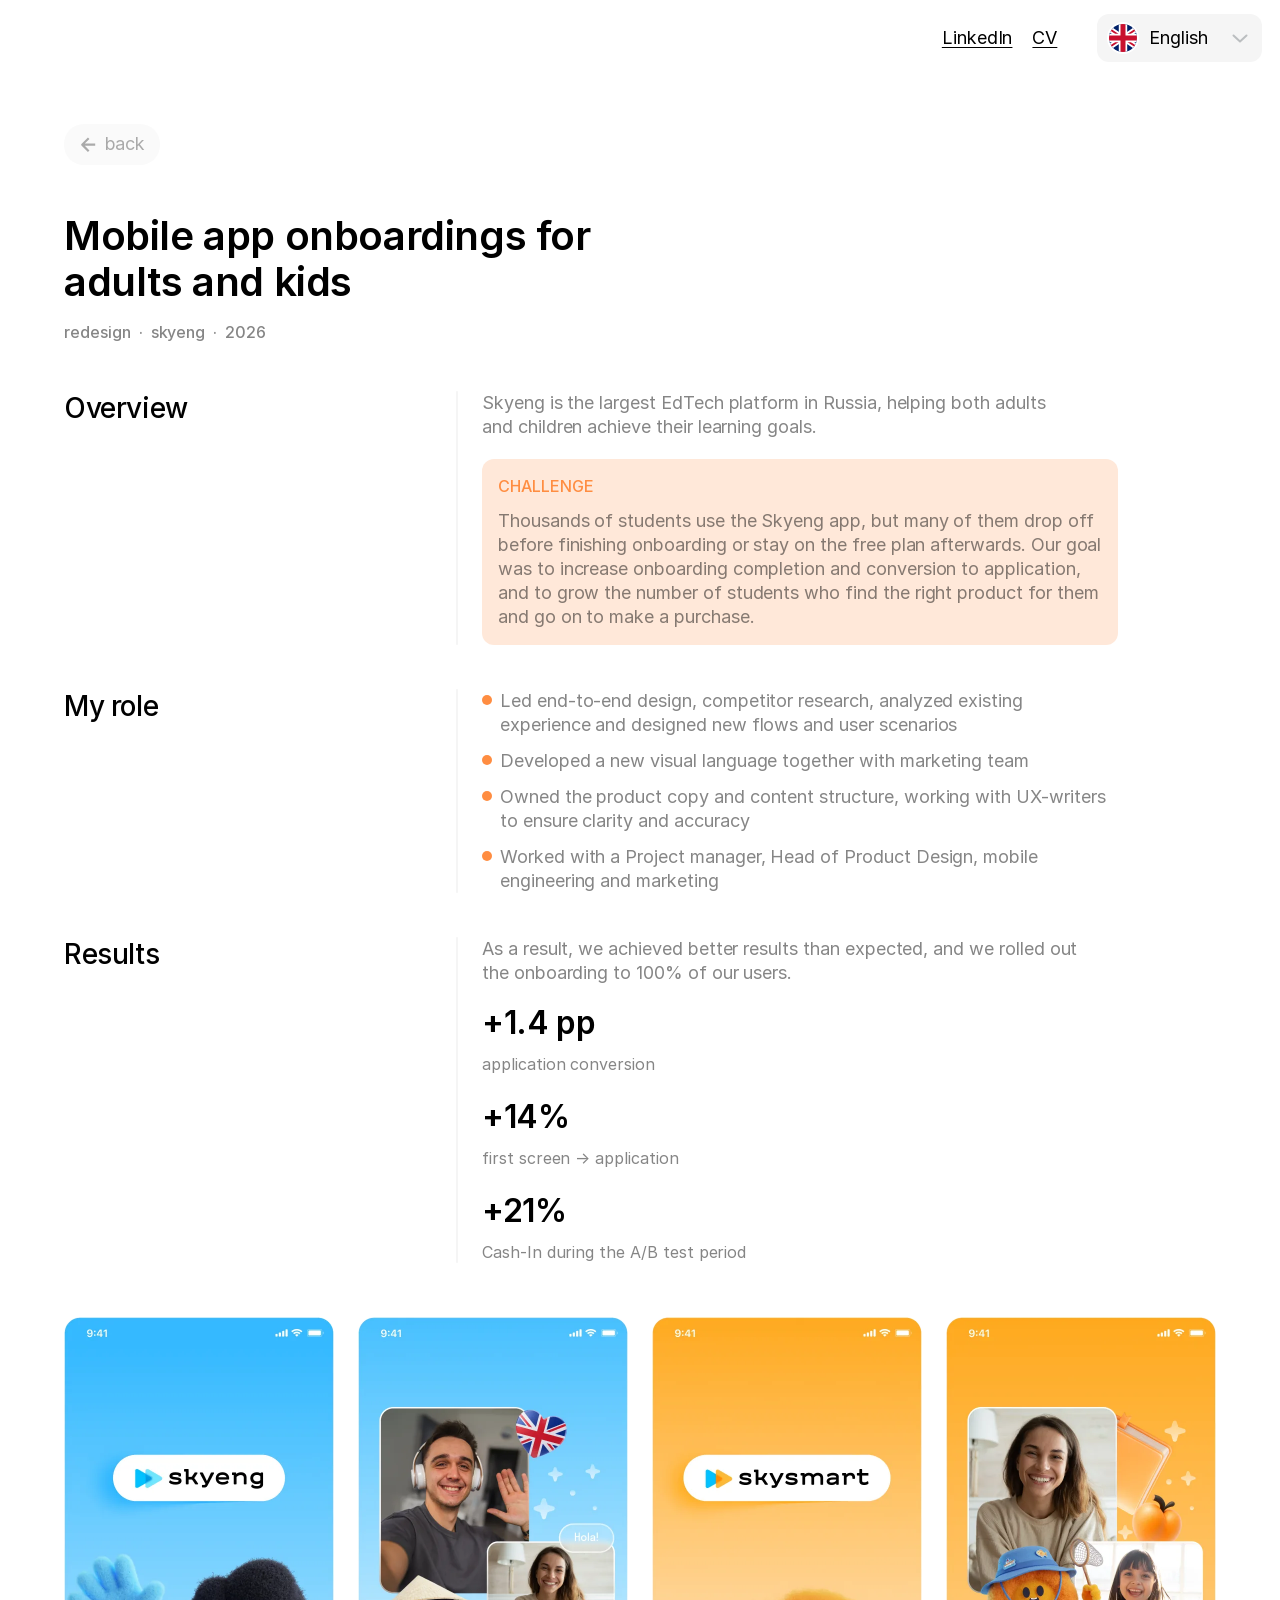
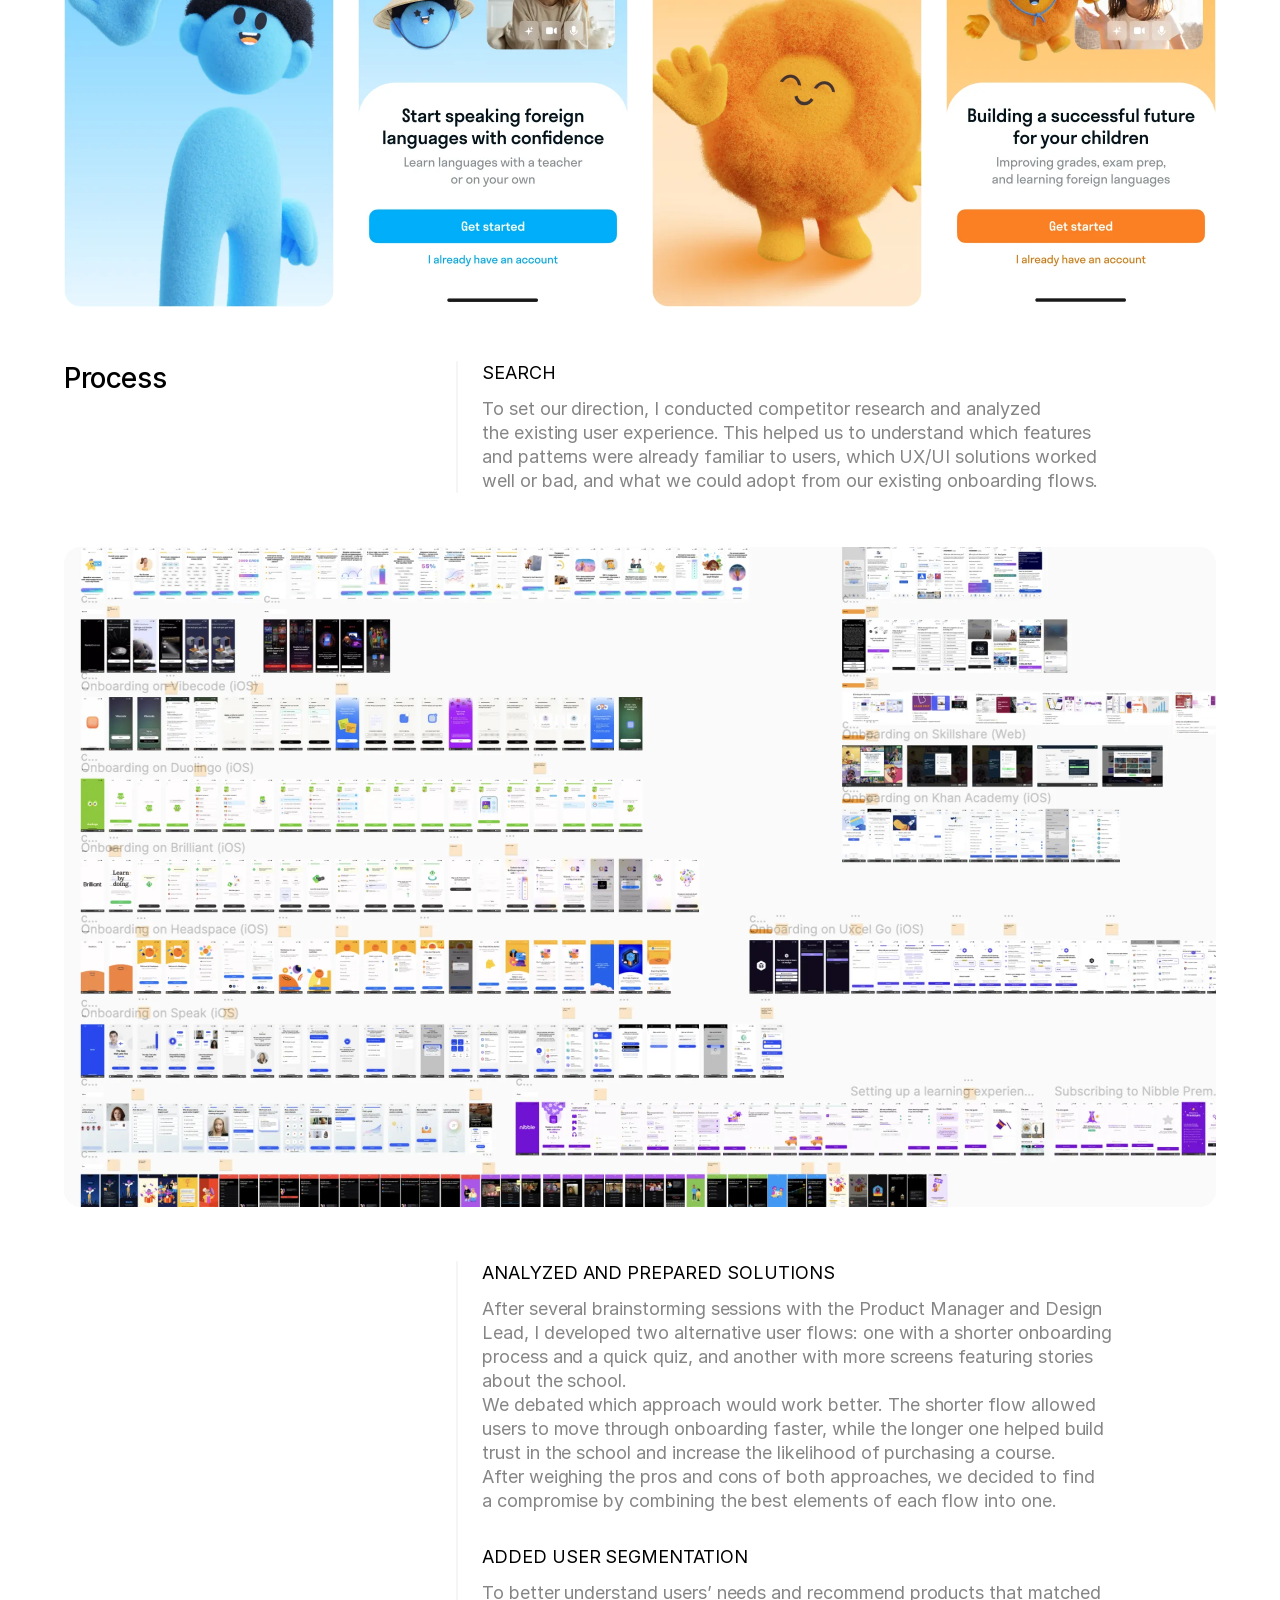
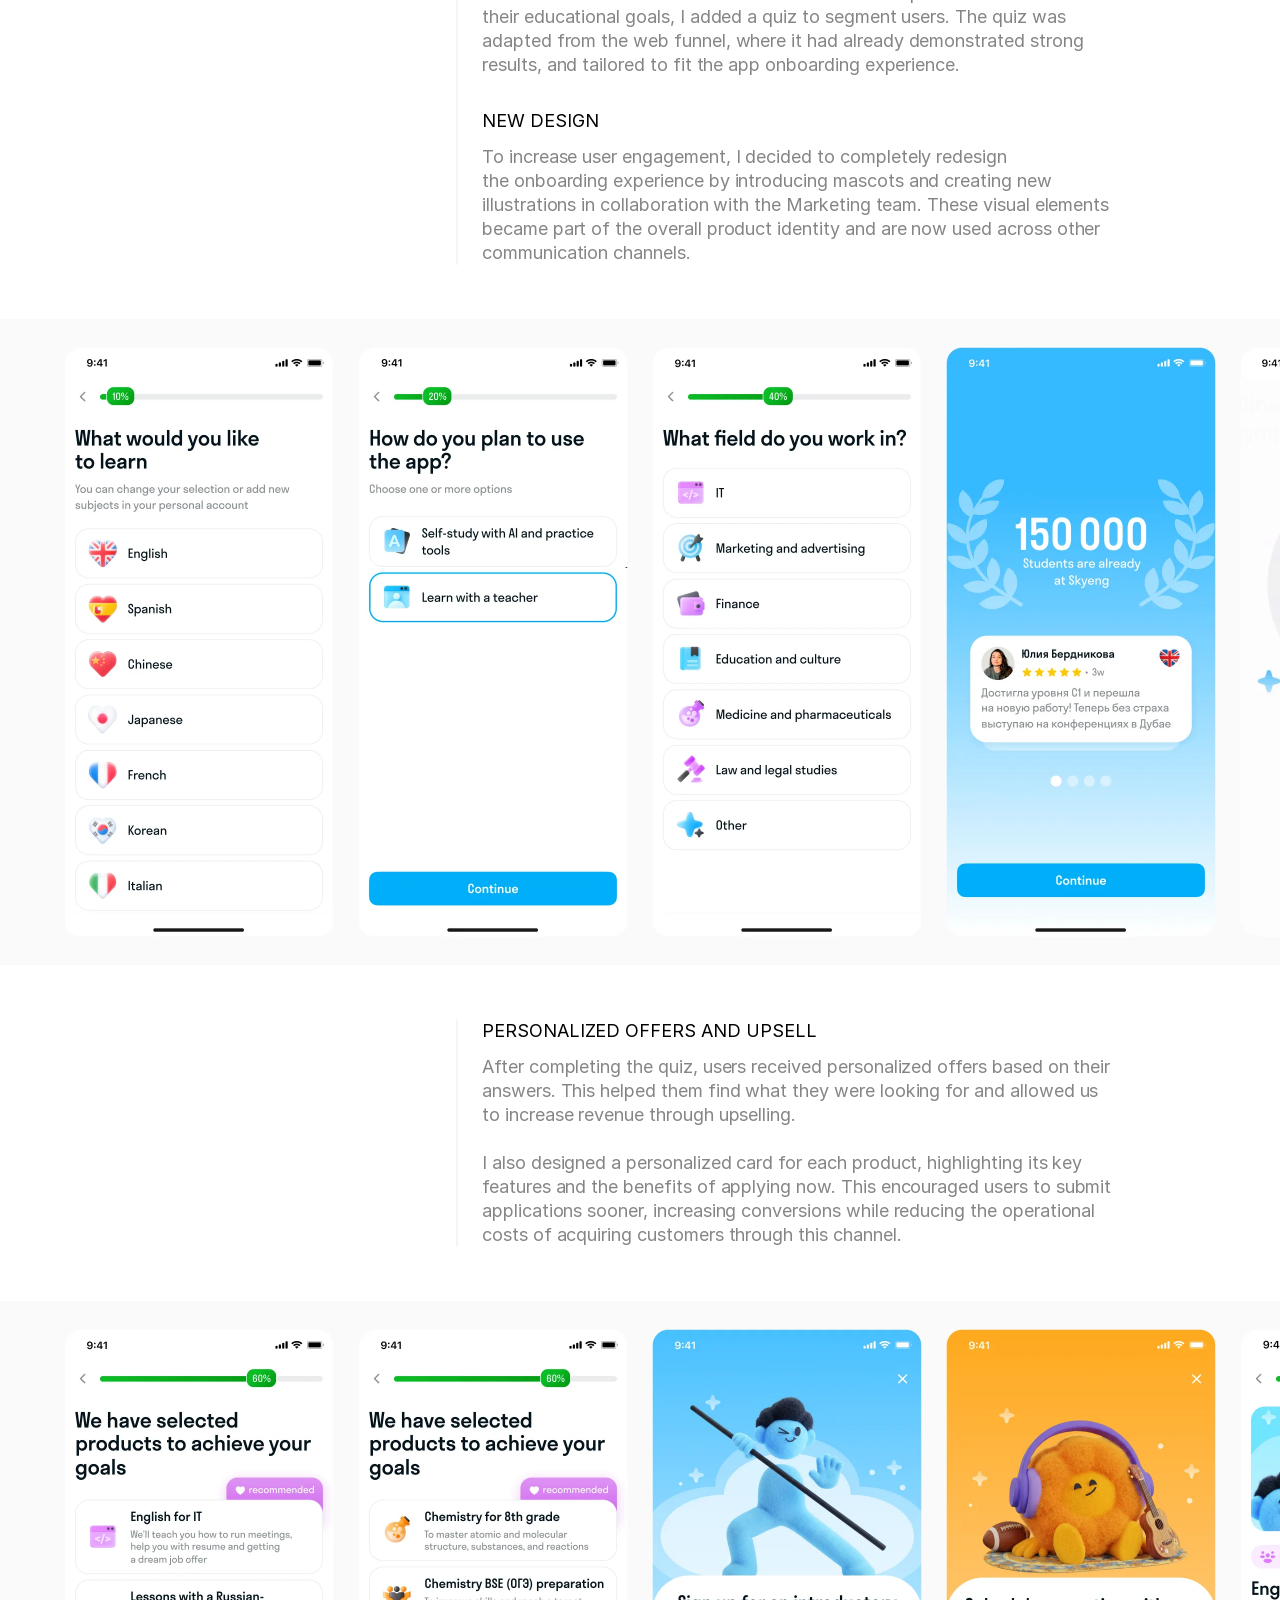
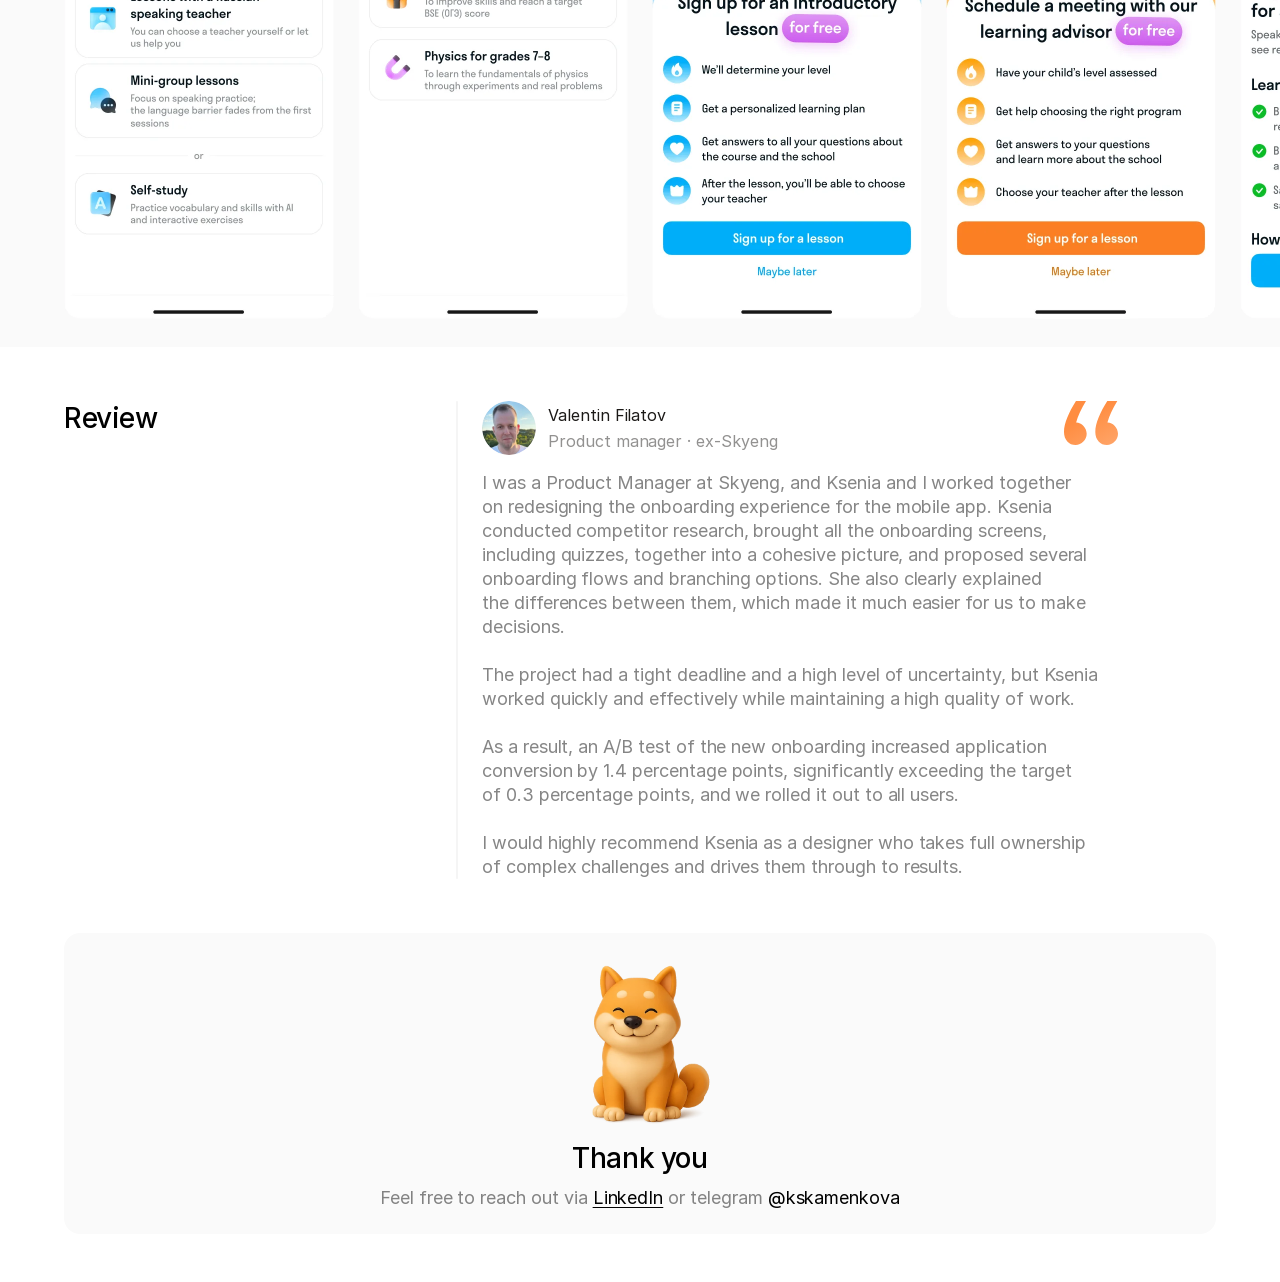
==== commit e20d482b: "Russian version at /ru/ and a language switcher in the header Co-Authored-By: Claude Opus 5.5 <norep" ====
--- a/onboarding/index.html
+++ b/onboarding/index.html
@@ -6,6 +6,9 @@
 <title>Mobile app onboardings for adults and kids — Ksenia Kamenkova</title>
 <meta name="description" content="Onboarding redesign for the Skyeng mobile app: +1.4 pp application conversion and +21% cash-in.">
 <link rel="canonical" href="https://kseniakamenkova.github.io/onboarding/">
+<link rel="alternate" hreflang="en" href="https://kseniakamenkova.github.io/onboarding/">
+<link rel="alternate" hreflang="ru" href="https://kseniakamenkova.github.io/ru/onboarding/">
+<link rel="alternate" hreflang="x-default" href="https://kseniakamenkova.github.io/onboarding/">
 <meta property="og:type" content="website">
 <meta property="og:title" content="Mobile app onboardings for adults and kids — Ksenia Kamenkova">
 <meta property="og:description" content="Onboarding redesign for the Skyeng mobile app: +1.4 pp application conversion and +21% cash-in.">
@@ -14,7 +17,7 @@
 <link rel="icon" type="image/png" href="/assets/img/favicon.png">
 <link rel="apple-touch-icon" href="/assets/img/apple-touch-icon.png">
 <link rel="preload" href="/assets/fonts/Inter-Regular.woff2" as="font" type="font/woff2" crossorigin>
-<link rel="stylesheet" href="/assets/css/style.css?v=a519b58e">
+<link rel="stylesheet" href="/assets/css/style.css?v=f82a57e8">
 </head>
 <body class="page-case">
 <header class="site-header">
@@ -22,6 +25,12 @@
     <a href="https://www.linkedin.com/in/ksenia-kamenkova-319421298" target="_blank" rel="noopener">LinkedIn</a>
     <a href="https://voracious-sponge-c0d.notion.site/Kseniia-Kamenkova-3ff7068607728109b769cb983cbfbc4b" target="_blank" rel="noopener">CV</a>
   </nav>
+  <div class="lang">
+    <button class="lang__btn" type="button" aria-expanded="false" aria-controls="lang-menu" aria-label="Language: English">
+      <span class="lang__flag"><img src="/assets/img/flag-gb.svg" alt="" width="28" height="28"></span><span class="lang__name">English</span><svg class="lang__chev" width="24" height="24" viewBox="0 0 24 24" aria-hidden="true"><path d="M5.5 9.5 12 15.5l6.5-6" fill="none" stroke="currentColor" stroke-width="2" stroke-linecap="round" stroke-linejoin="round"/></svg>
+    </button>
+    <ul class="lang__menu" id="lang-menu" hidden><li><a class="lang__opt" href="/onboarding/" hreflang="en" lang="en" aria-current="true"><span class="lang__flag"><img src="/assets/img/flag-gb.svg" alt="" width="28" height="28"></span><span>English</span></a></li><li><a class="lang__opt" href="/ru/onboarding/" hreflang="ru" lang="ru"><span class="lang__flag"><img src="/assets/img/flag-ru.svg" alt="" width="28" height="28"></span><span>Русский</span></a></li></ul>
+  </div>
 </header>
 <main>
 <div class="container">
@@ -101,6 +110,6 @@
   </div>
 </div>
 </main>
-<script src="/assets/js/main.js?v=c5bfe84c" defer></script>
+<script src="/assets/js/main.js?v=faeb8507" defer></script>
 </body>
 </html>
--- a/assets/css/style.css
+++ b/assets/css/style.css
@@ -104,6 +104,44 @@
 }
 .site-header__links a:hover { color: var(--muted); }
 
+/* language switcher (Figma 1139:2645): grey pill with a flag, the language name and a chevron; opens a small menu */
+.site-header { gap: 40px; }
+.lang { position: relative; margin-top: 14px; height: 48px; }
+.lang__btn {
+  display: flex; align-items: center; gap: 10px;
+  height: 48px; padding: 8px 10px 8px 10px;
+  border: 0; border-radius: 12px; background: #f5f5f5;
+  font: inherit; font-size: 18px; line-height: 20px; color: inherit; letter-spacing: -0.05px;
+  cursor: pointer; transition: background-color 0.2s ease;
+}
+.lang__btn:hover, .lang__btn[aria-expanded="true"] { background: #eeeeee; }
+.lang__btn:focus-visible, .lang__opt:focus-visible { outline: 2px solid #000; outline-offset: 2px; }
+.lang__flag {
+  flex: none; display: grid; place-items: center;
+  width: 32px; height: 32px; border-radius: 50%; background: #fff;
+}
+.lang__flag img { width: 28px; height: 28px; }
+.lang__chev { flex: none; margin-left: 10px; color: rgba(4, 18, 27, 0.24); transition: transform 0.2s ease; }
+.lang__btn[aria-expanded="true"] .lang__chev { transform: rotate(180deg); }
+.lang__menu {
+  position: absolute; top: calc(100% + 8px); right: 0; min-width: 100%;
+  margin: 0; padding: 6px; list-style: none;
+  background: #fff; border-radius: 12px;
+  box-shadow: 0 0 0 1px rgba(0, 0, 0, 0.04), 0 12px 32px rgba(0, 0, 0, 0.12);
+}
+.lang__menu[hidden] { display: none; }
+.lang__opt {
+  display: flex; align-items: center; gap: 10px;
+  height: 44px; padding: 0 12px 0 6px; border-radius: 8px;
+  text-decoration: none;
+  font-size: 18px; line-height: 20px; white-space: nowrap;
+  transition: background-color 0.15s ease;
+}
+.lang__opt .lang__flag { background: #f5f5f5; }
+.lang__opt:hover { background: #f5f5f5; }
+.lang__opt[aria-current="true"] { background: #f5f5f5; }
+.lang__opt[aria-current="true"] .lang__flag { background: #fff; }
+
 /* ---------- home ---------- */
 .home {
   display: flex;
@@ -201,7 +239,7 @@
 .contact__br { display: none; }
 .project__text { color: var(--muted); }
 .project__line { height: 2px; border-radius: 8px; background: var(--surface); }
-.project__metrics { display: flex; gap: 44px; flex-wrap: wrap; }
+.project__metrics { display: flex; gap: 44px; }
 
 .metric { display: flex; flex-direction: column; gap: 12px; }
 .metric__value { font-size: 32px; line-height: 36px; font-weight: 600; letter-spacing: -0.4px; }
@@ -406,6 +444,13 @@
 @media (max-width: 767px) {
   .site-header { height: 64px; }
   .site-header__links { margin-top: 20px; }
+  /* phones: a compact switcher (flag and chevron); the menu still shows both names */
+  .site-header { gap: 16px; }
+  .lang { margin-top: 12px; height: 40px; }
+  .lang__btn { height: 40px; padding: 4px 4px 4px 4px; gap: 0; border-radius: 12px; }
+  .lang__name { position: absolute; width: 1px; height: 1px; overflow: hidden; clip: rect(0 0 0 0); white-space: nowrap; }
+  .lang__chev { margin-left: 4px; }
+  .lang__opt { font-size: 16px; }
   .container { width: calc(100% - 32px); }
 
   .home { margin-top: 36px; gap: 52px; padding-bottom: 32px; }
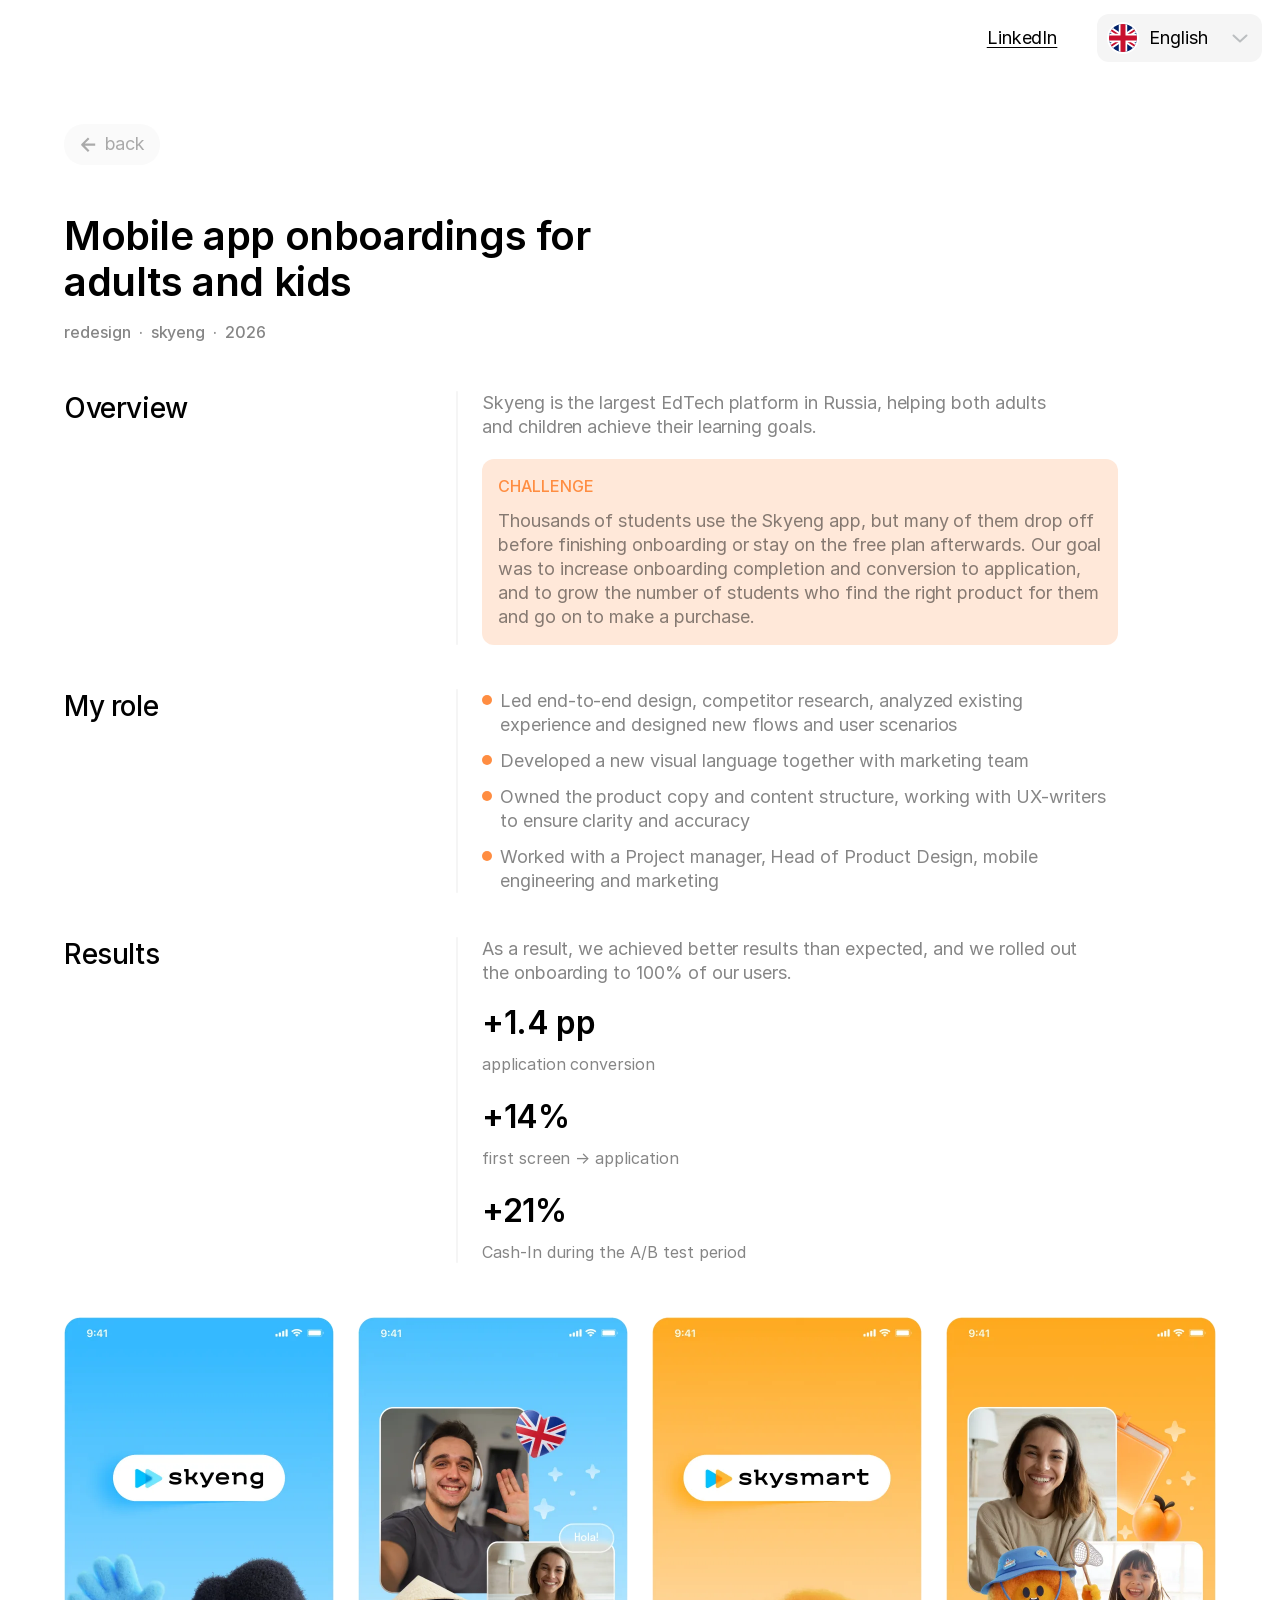
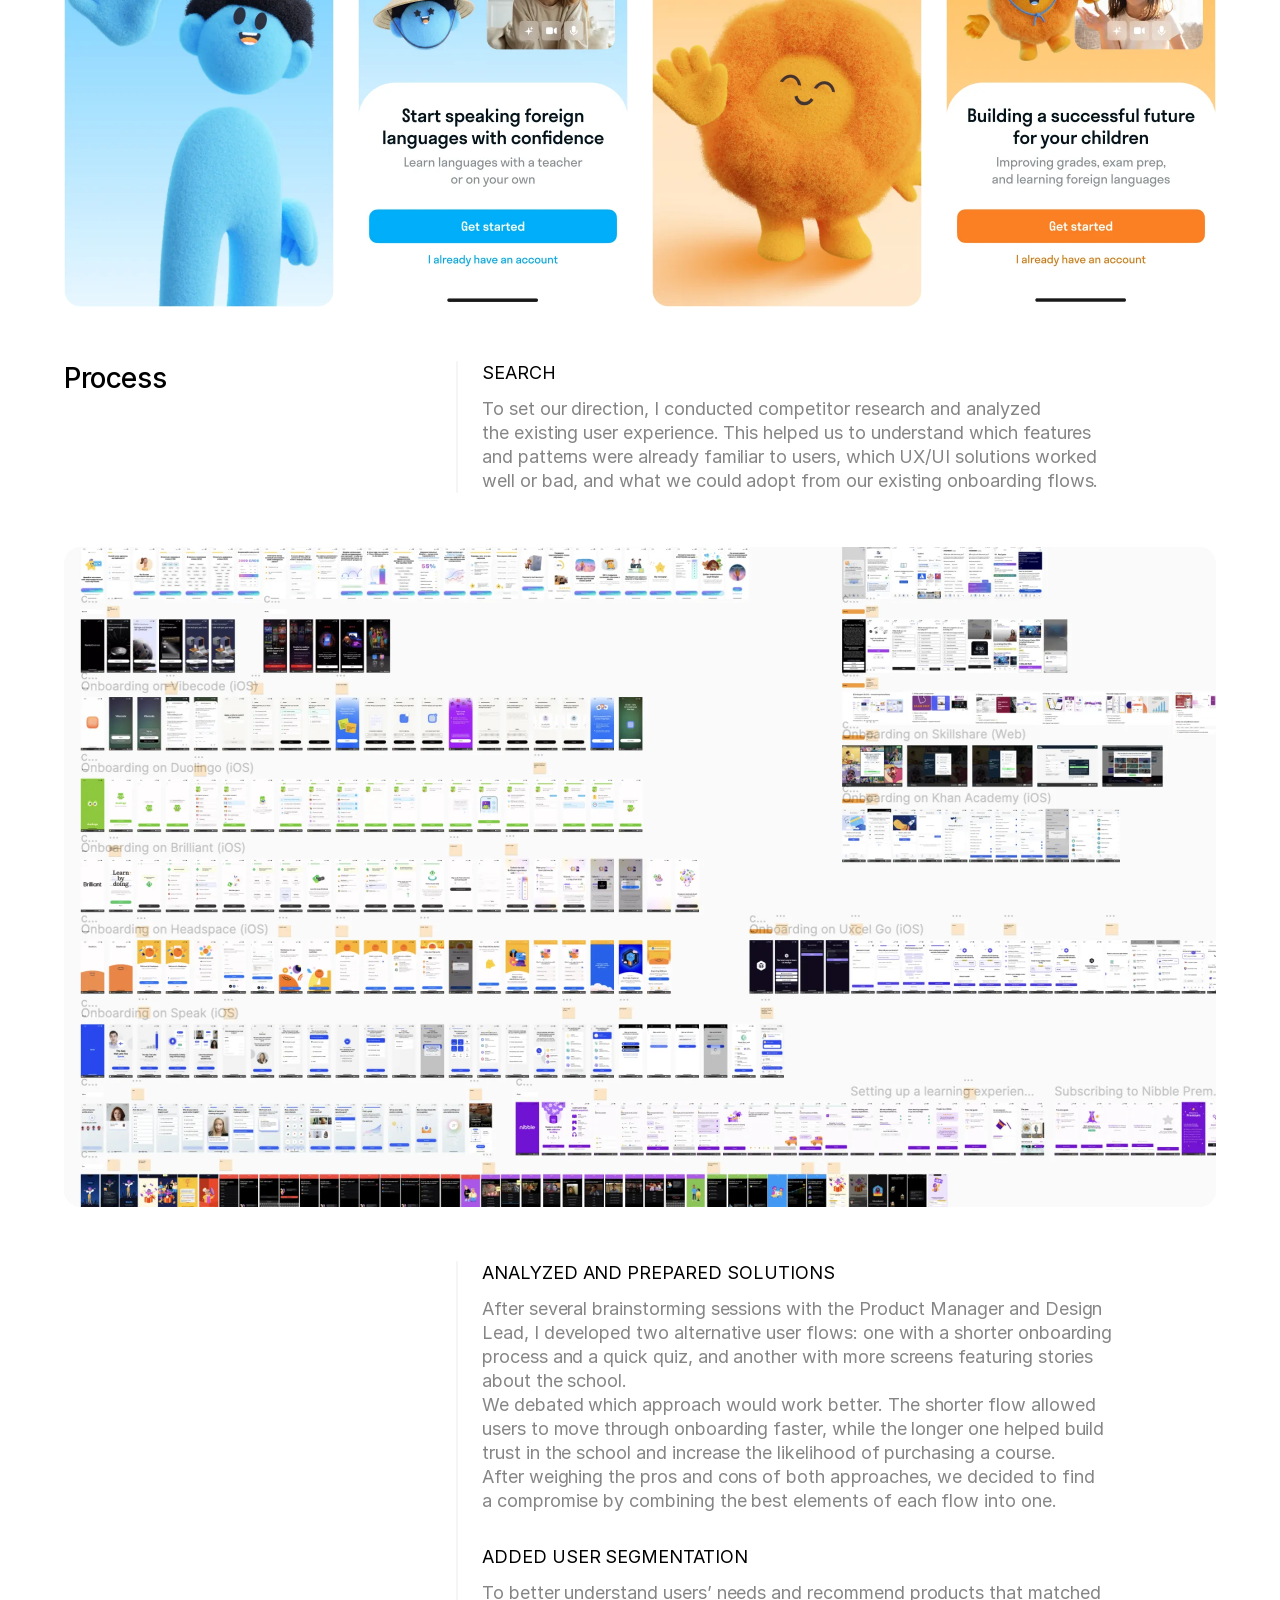
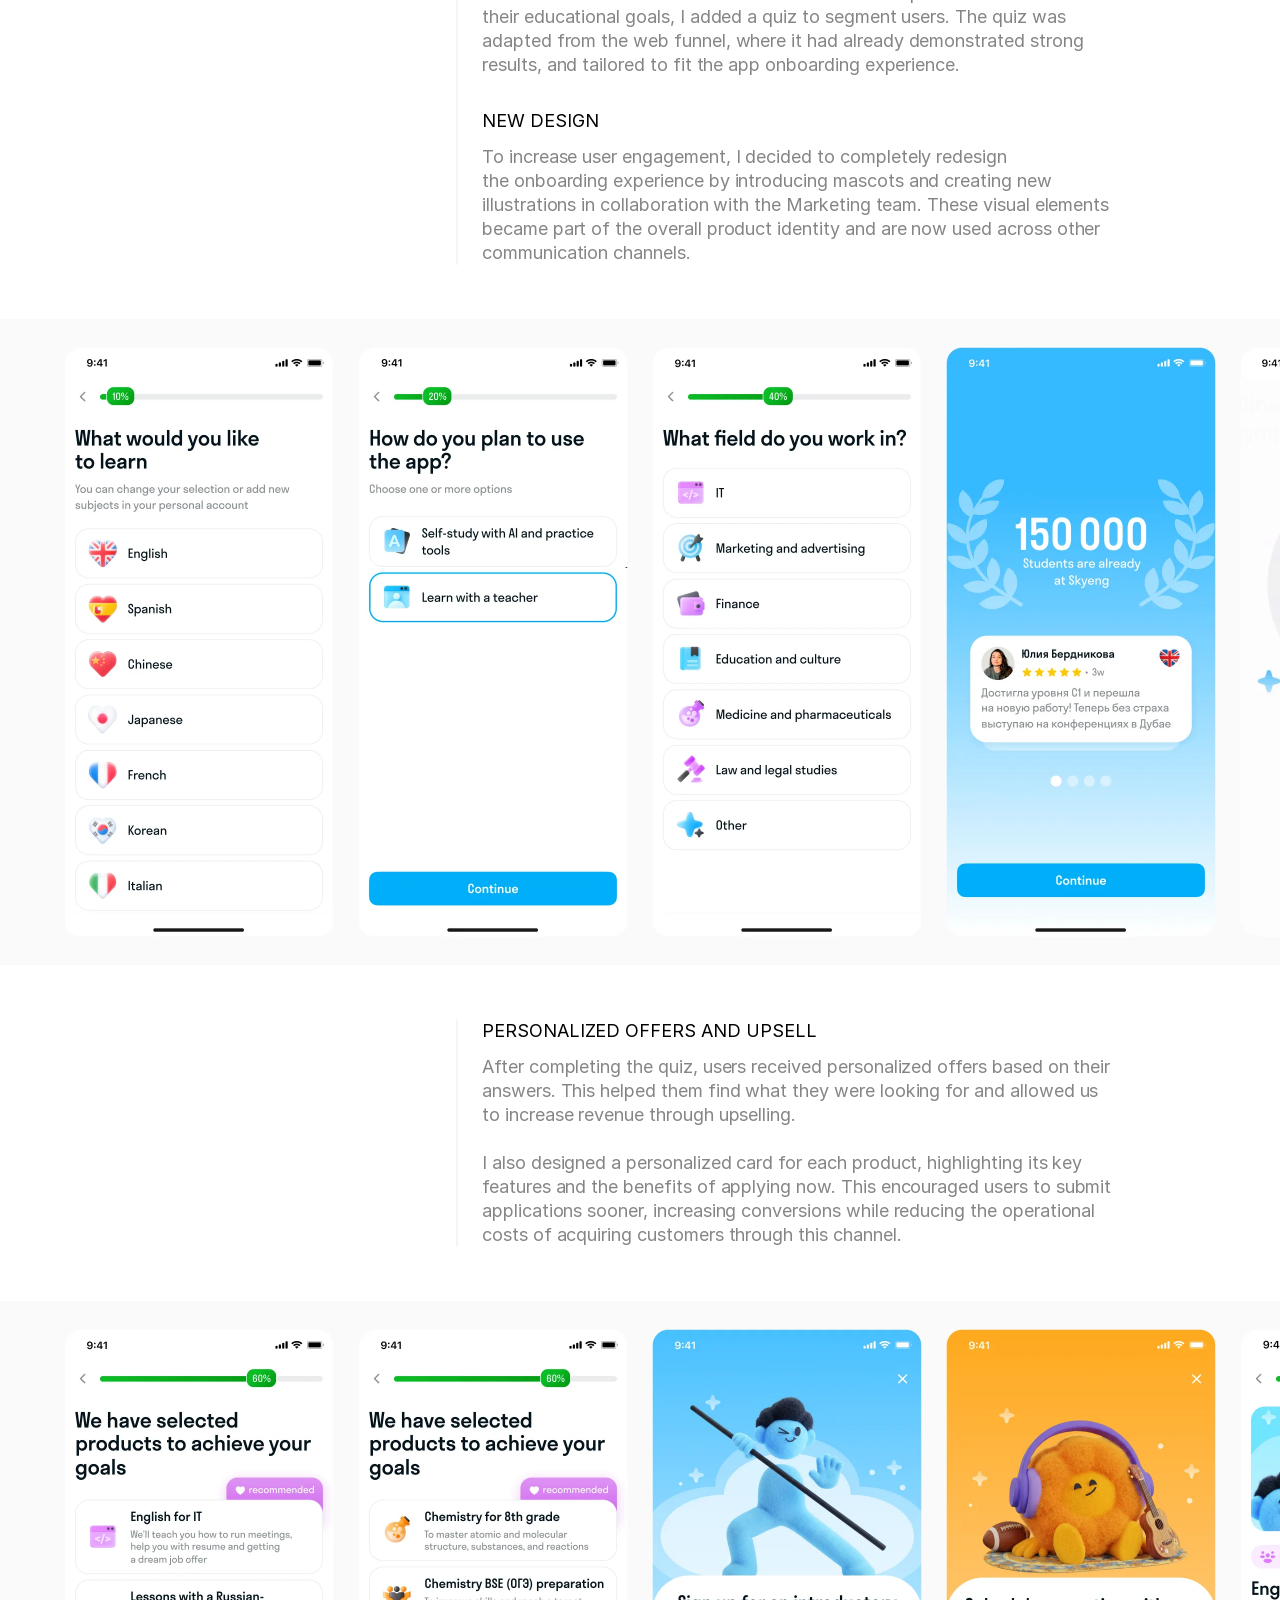
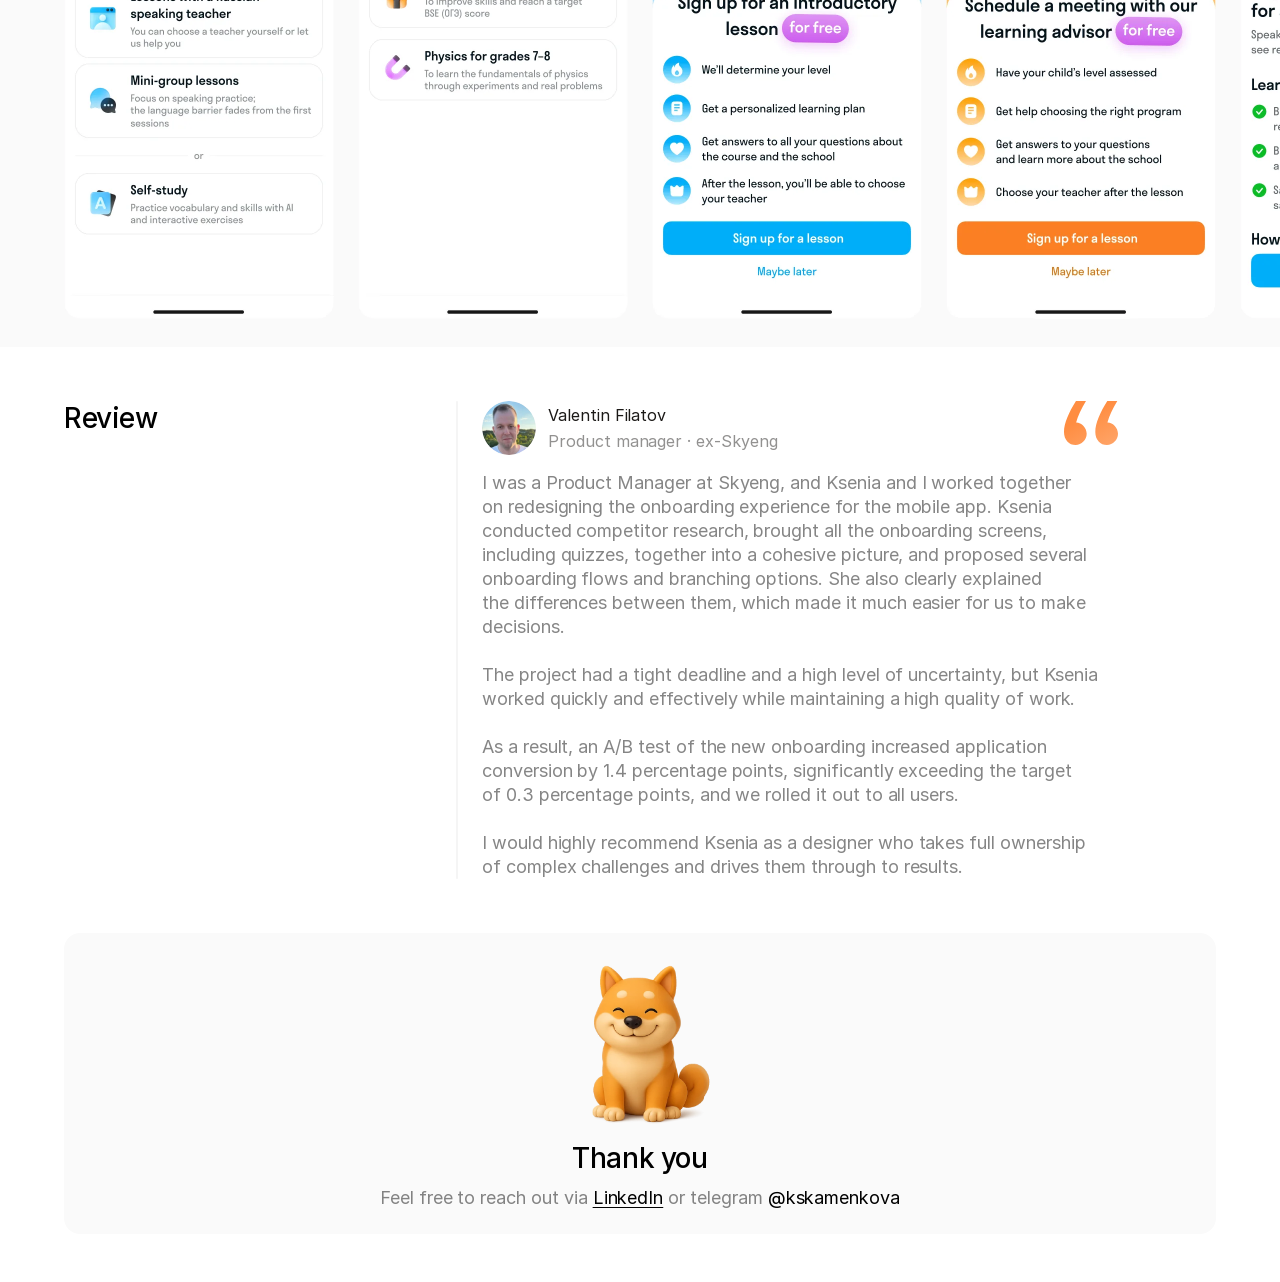
==== commit cb76921d: "Header: remove the CV link Co-Authored-By: Claude Opus 5.5 <noreply@anthropic.com> Claude-Session: h" ====
--- a/onboarding/index.html
+++ b/onboarding/index.html
@@ -23,7 +23,6 @@
 <header class="site-header">
   <nav class="site-header__links" aria-label="Profiles">
     <a href="https://www.linkedin.com/in/ksenia-kamenkova-319421298" target="_blank" rel="noopener">LinkedIn</a>
-    <a href="https://voracious-sponge-c0d.notion.site/Kseniia-Kamenkova-3ff7068607728109b769cb983cbfbc4b" target="_blank" rel="noopener">CV</a>
   </nav>
   <div class="lang">
     <button class="lang__btn" type="button" aria-expanded="false" aria-controls="lang-menu" aria-label="Language: English">
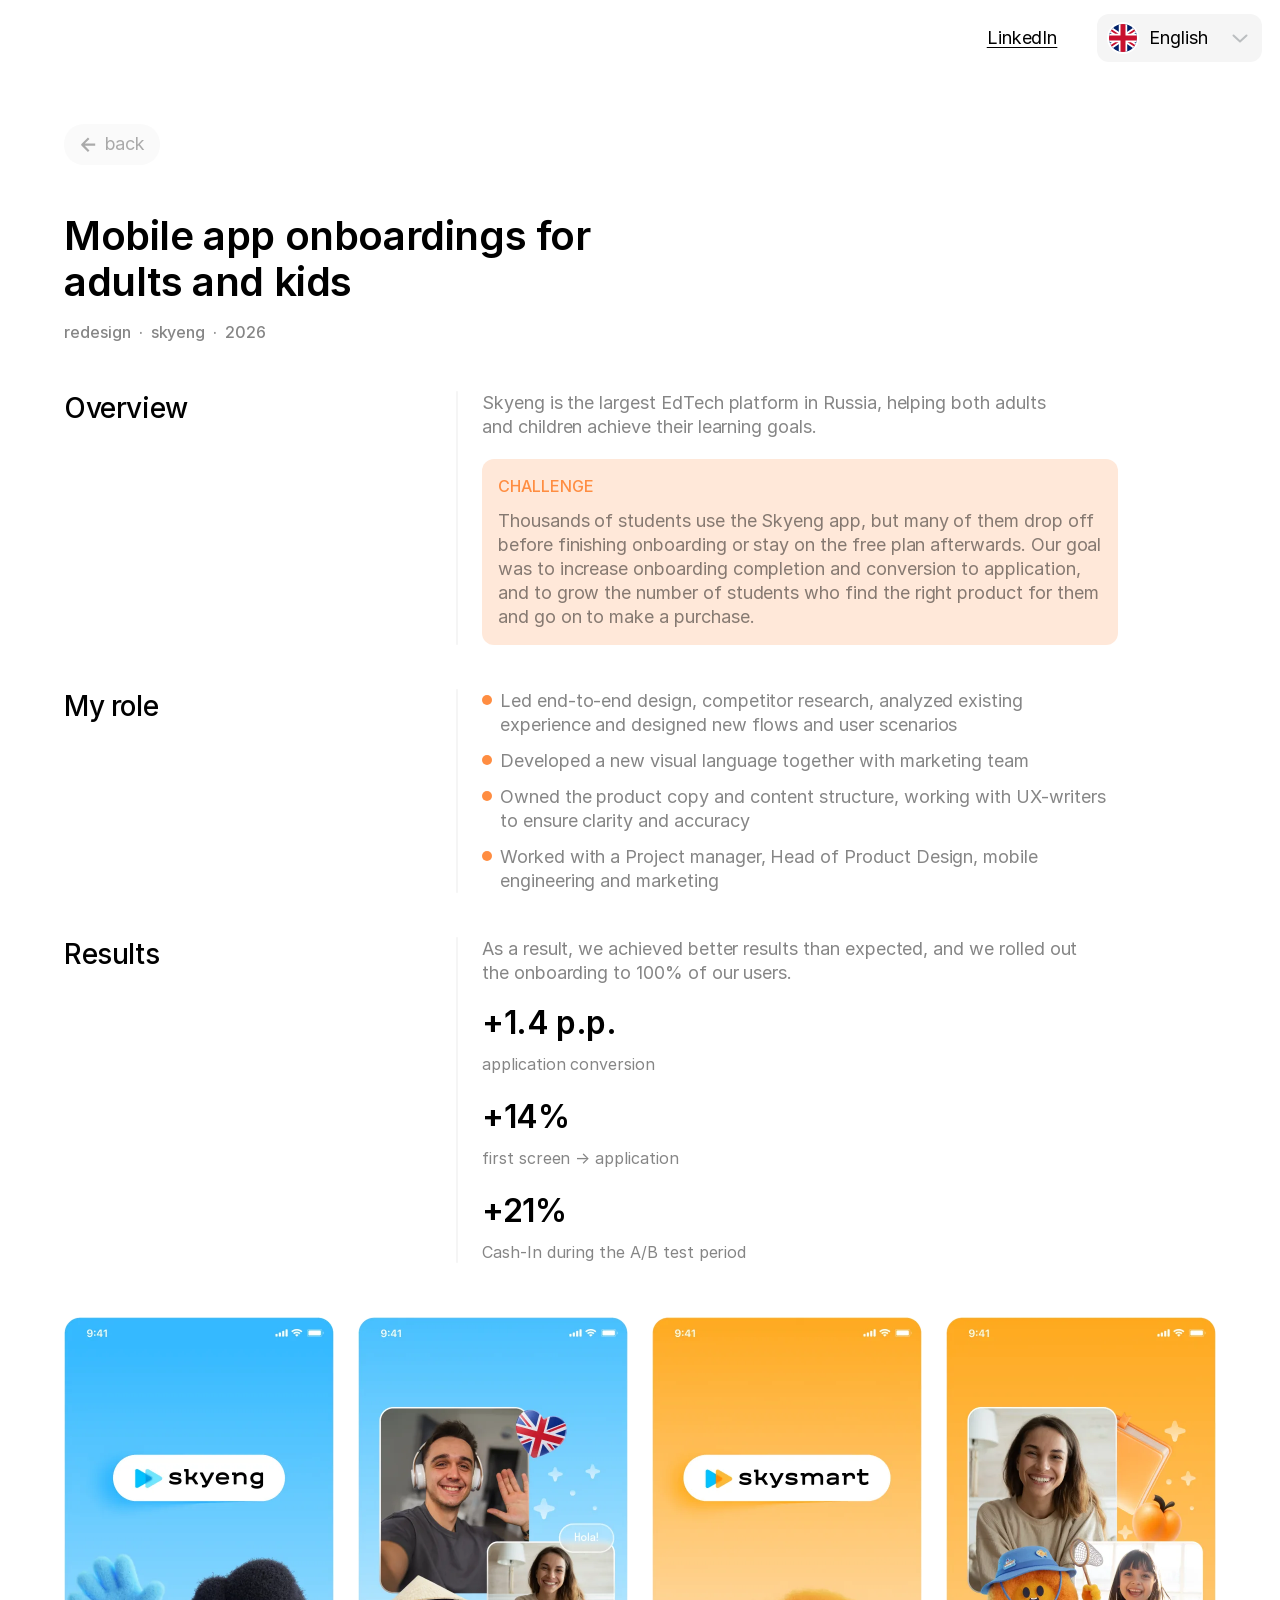
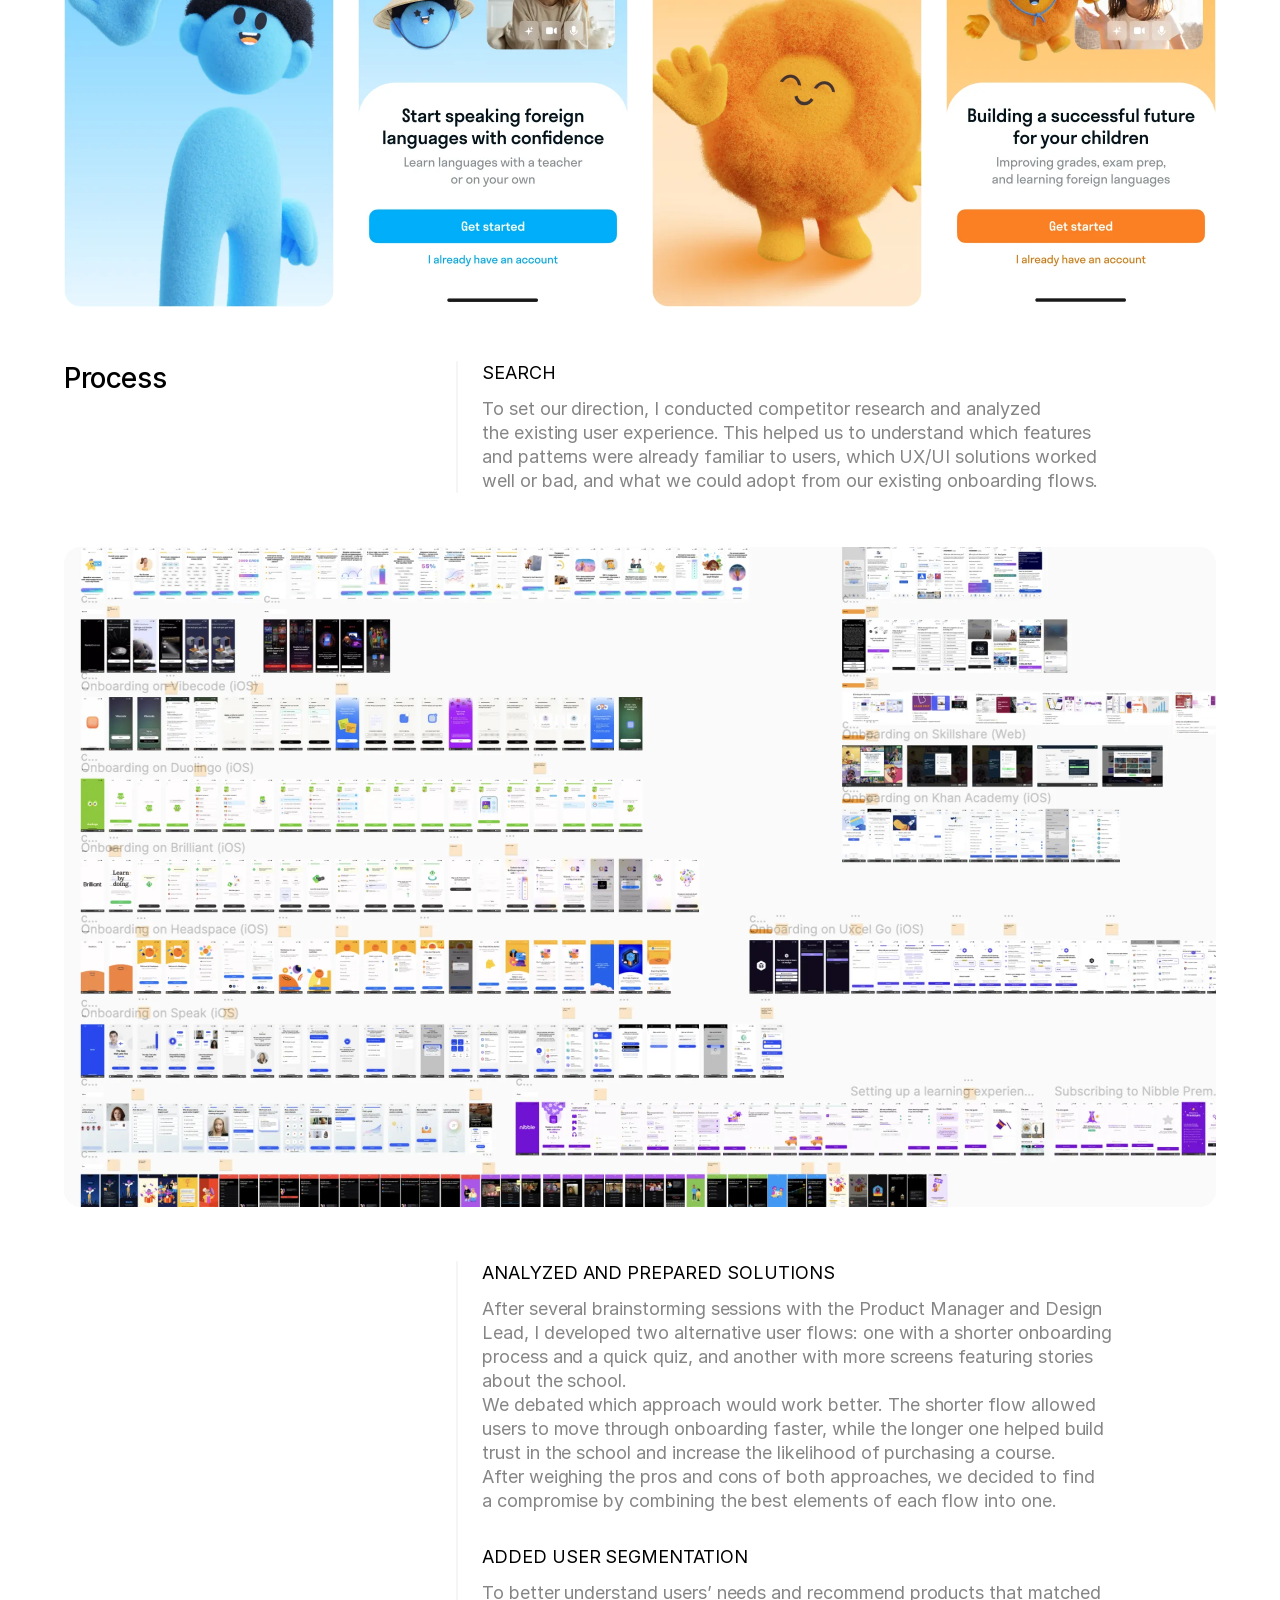
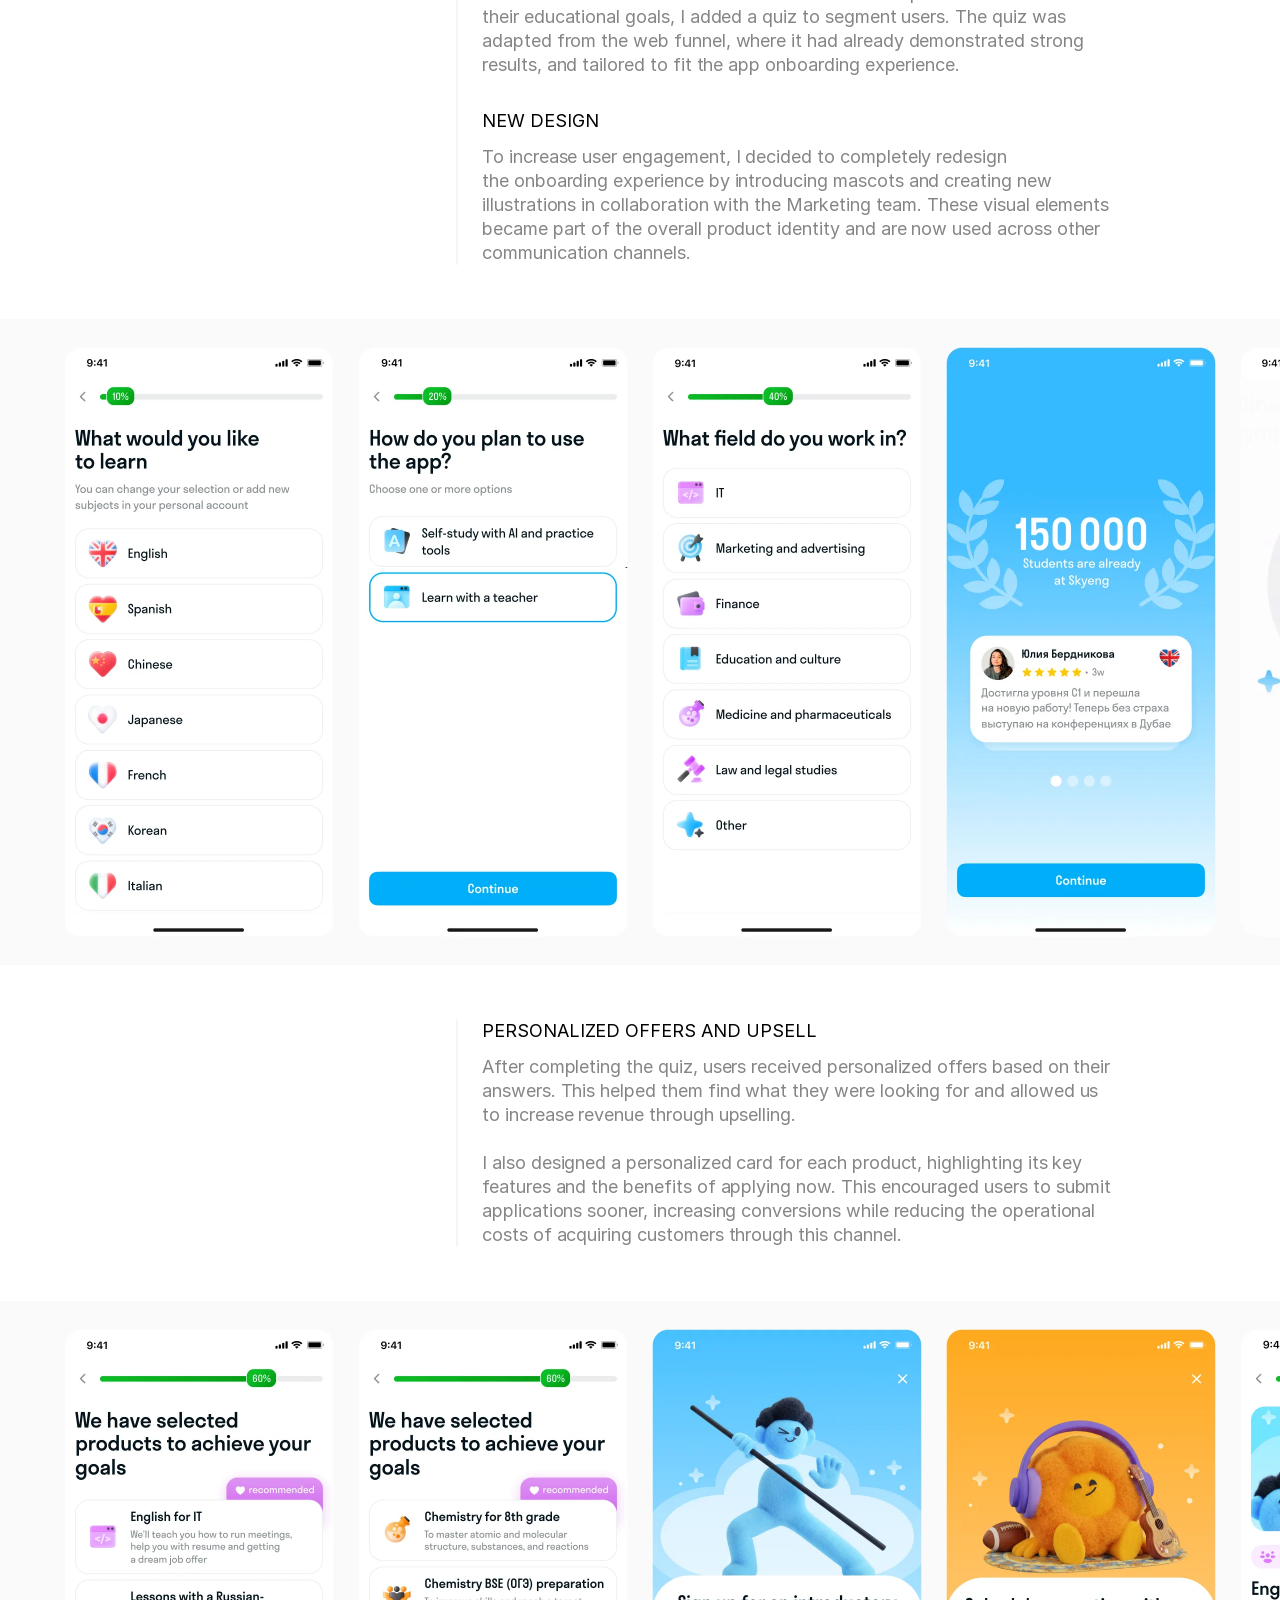
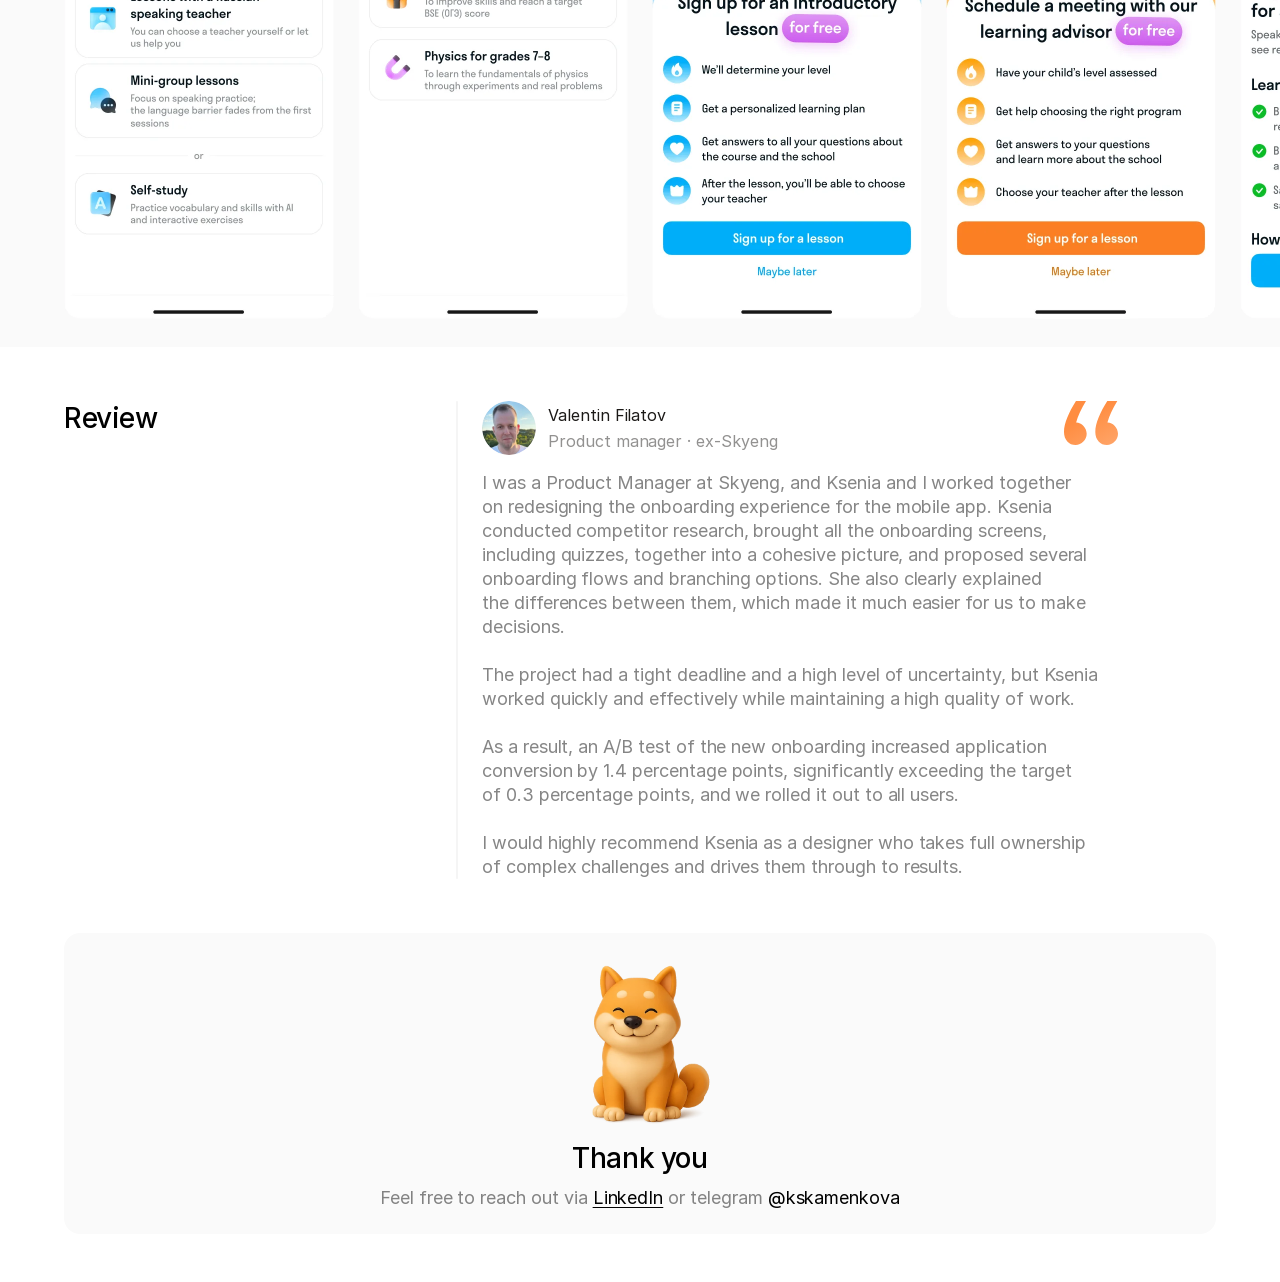
==== commit 96f7d439: "Percentage points written as p.p. / п.п. Co-Authored-By: Claude Opus 5.5 <noreply@anthropic.com> Cla" ====
--- a/onboarding/index.html
+++ b/onboarding/index.html
@@ -4,14 +4,14 @@
 <meta charset="utf-8">
 <meta name="viewport" content="width=device-width, initial-scale=1">
 <title>Mobile app onboardings for adults and kids — Ksenia Kamenkova</title>
-<meta name="description" content="Onboarding redesign for the Skyeng mobile app: +1.4 pp application conversion and +21% cash-in.">
+<meta name="description" content="Onboarding redesign for the Skyeng mobile app: +1.4 p.p. application conversion and +21% cash-in.">
 <link rel="canonical" href="https://kseniakamenkova.github.io/onboarding/">
 <link rel="alternate" hreflang="en" href="https://kseniakamenkova.github.io/onboarding/">
 <link rel="alternate" hreflang="ru" href="https://kseniakamenkova.github.io/ru/onboarding/">
 <link rel="alternate" hreflang="x-default" href="https://kseniakamenkova.github.io/onboarding/">
 <meta property="og:type" content="website">
 <meta property="og:title" content="Mobile app onboardings for adults and kids — Ksenia Kamenkova">
-<meta property="og:description" content="Onboarding redesign for the Skyeng mobile app: +1.4 pp application conversion and +21% cash-in.">
+<meta property="og:description" content="Onboarding redesign for the Skyeng mobile app: +1.4 p.p. application conversion and +21% cash-in.">
 <meta property="og:url" content="https://kseniakamenkova.github.io/onboarding/">
 <meta property="og:image" content="https://kseniakamenkova.github.io/assets/img/apple-touch-icon.png">
 <link rel="icon" type="image/png" href="/assets/img/favicon.png">
@@ -53,7 +53,7 @@
 </div>
 <div class="container" style="--mo:3"><section class="section">
       <h2 class="section__title">Results</h2>
-      <div class="section__body"><p class="body only-d">As a result, we achieved better results than expected, and we rolled out the onboarding to 100% of our users.</p><div class="metrics"><div class="metric"><p class="metric__value">+1.4 pp</p><p class="metric__label">application conversion</p></div><div class="metric"><p class="metric__value">+14%</p><p class="metric__label">first screen → application</p></div><div class="metric"><p class="metric__value">+21%</p><p class="metric__label">Cash-In during the A/B test period</p></div></div></div>
+      <div class="section__body"><p class="body only-d">As a result, we achieved better results than expected, and we rolled out the onboarding to 100% of our users.</p><div class="metrics"><div class="metric"><p class="metric__value">+1.4 p.p.</p><p class="metric__label">application conversion</p></div><div class="metric"><p class="metric__value">+14%</p><p class="metric__label">first screen → application</p></div><div class="metric"><p class="metric__value">+21%</p><p class="metric__label">Cash-In during the A/B test period</p></div></div></div>
     </section>
 </div>
 </div>
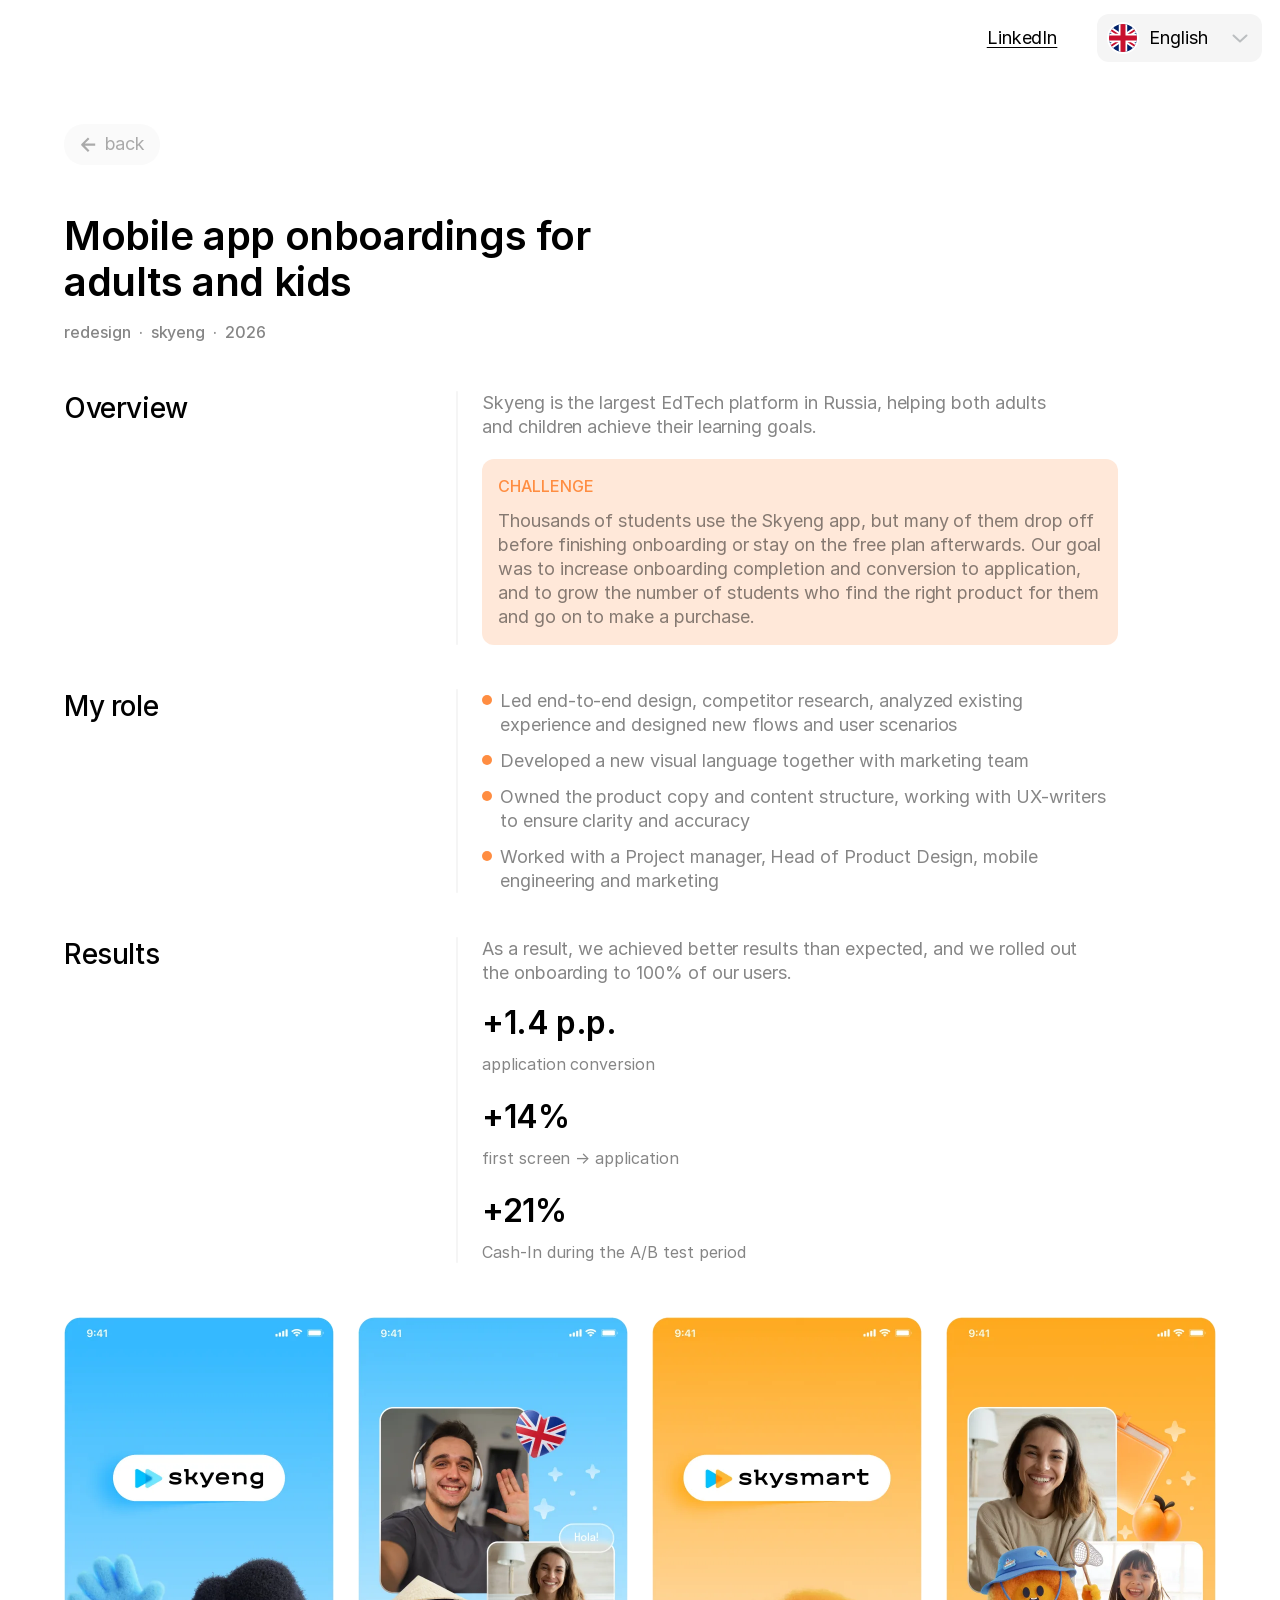
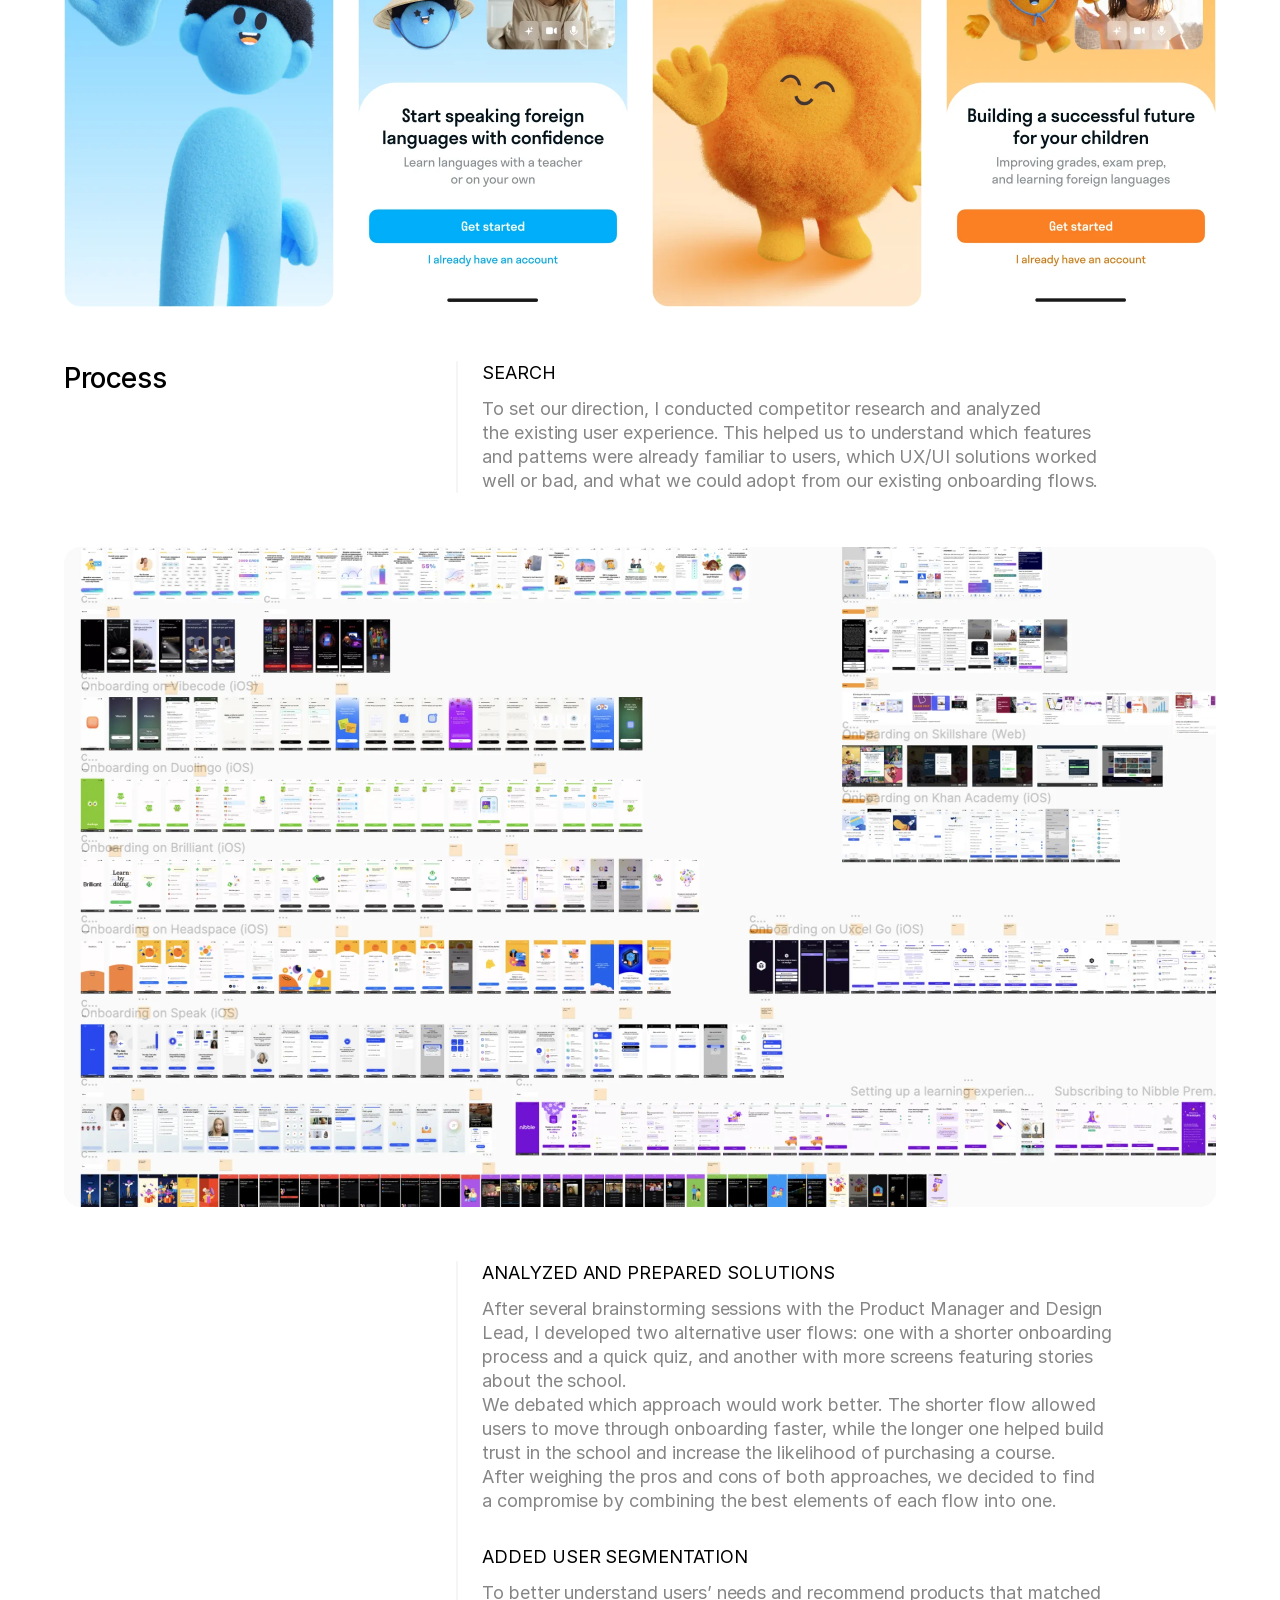
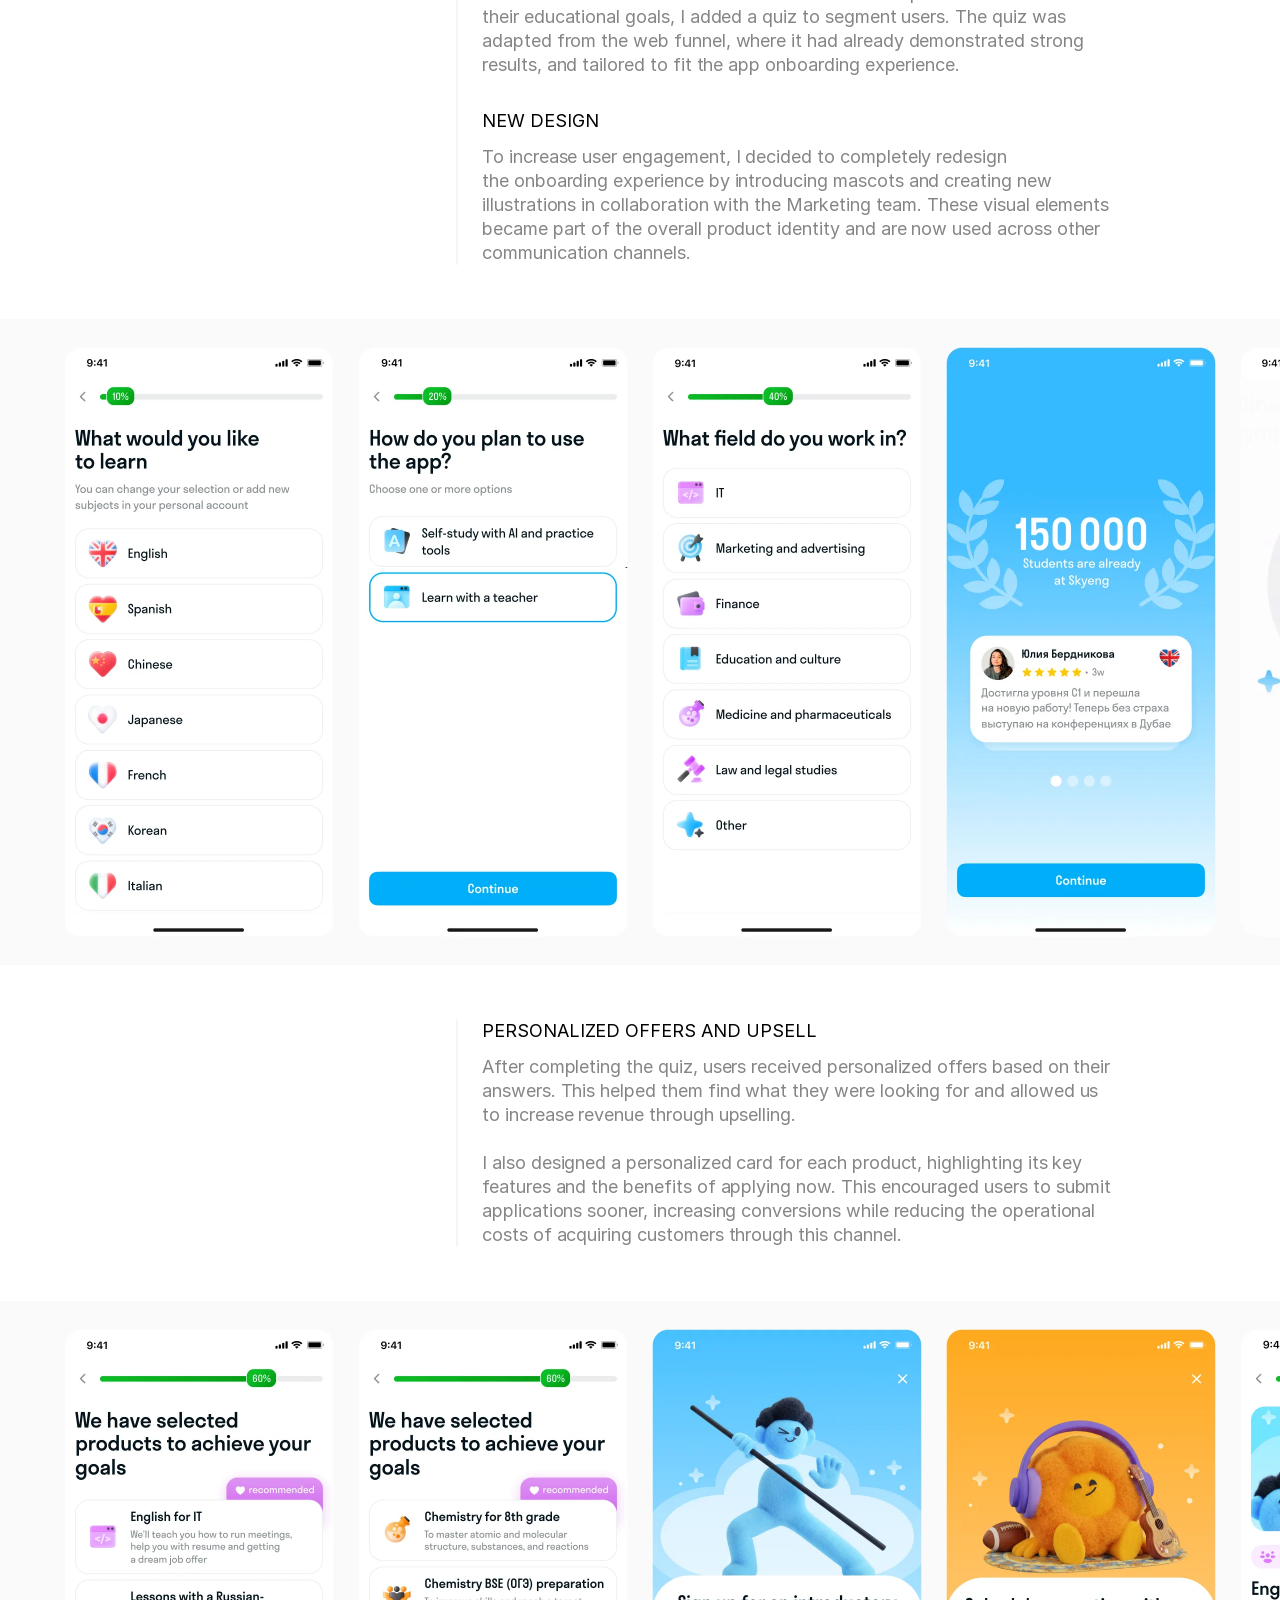
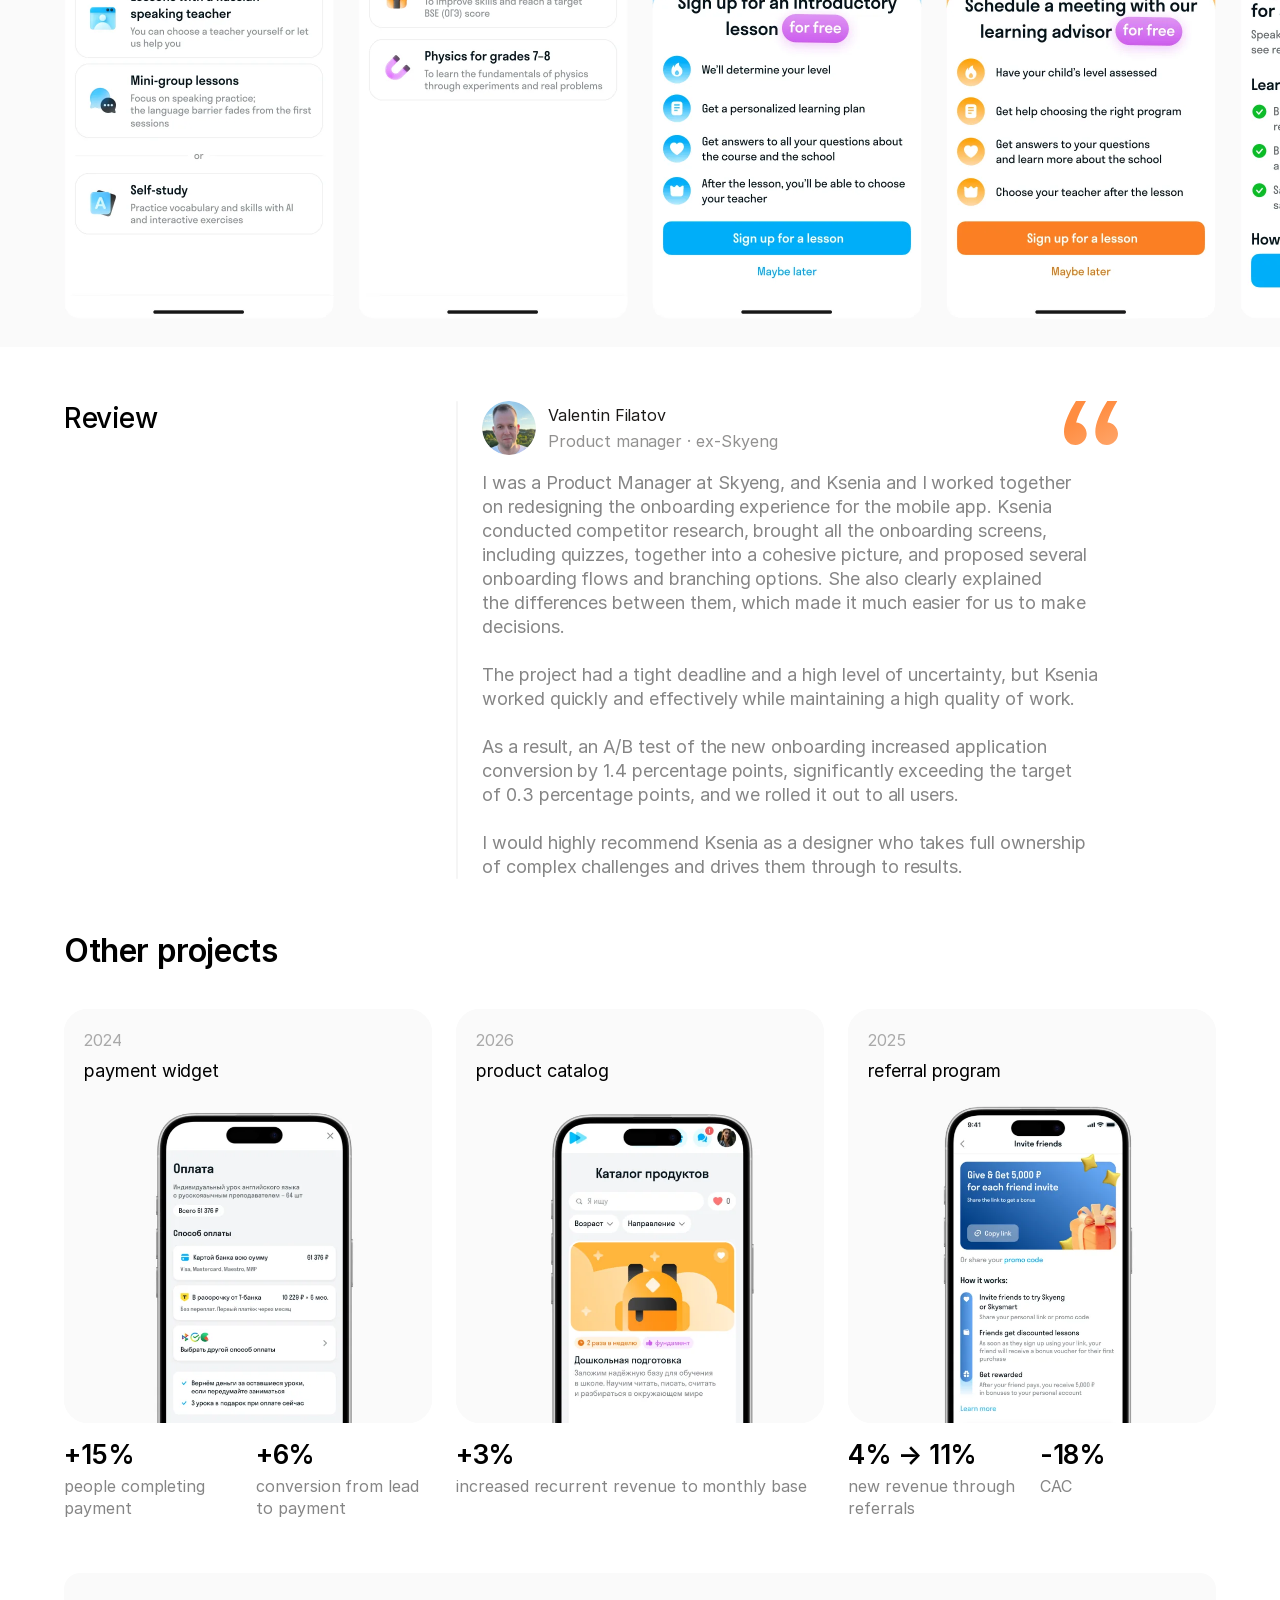
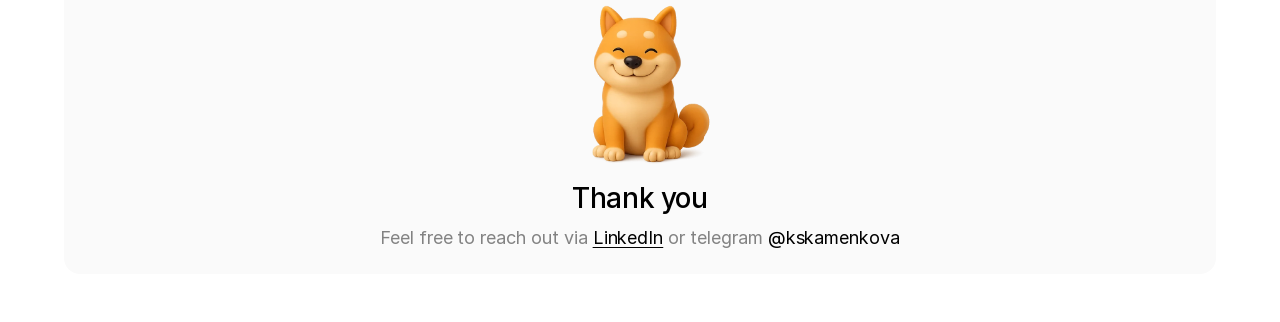
==== commit fec70e1e: "Case pages: 'Other projects' gallery before the contact block Co-Authored-By: Claude Opus 5.5 <norep" ====
--- a/onboarding/index.html
+++ b/onboarding/index.html
@@ -17,7 +17,7 @@
 <link rel="icon" type="image/png" href="/assets/img/favicon.png">
 <link rel="apple-touch-icon" href="/assets/img/apple-touch-icon.png">
 <link rel="preload" href="/assets/fonts/Inter-Regular.woff2" as="font" type="font/woff2" crossorigin>
-<link rel="stylesheet" href="/assets/css/style.css?v=f82a57e8">
+<link rel="stylesheet" href="/assets/css/style.css?v=970da82e">
 </head>
 <body class="page-case">
 <header class="site-header">
@@ -95,6 +95,31 @@
 <div class="rail rail--scroll rail--m" style="--mo:2"><div class="rail__track" tabindex="0" role="region" aria-label="Screens (scroll sideways)"><div class="rail__items"><img src="/assets/img/onboarding/m-row1-1.webp" alt="" width="240" height="524" style="width:240px;height:524px;border-radius:16px" loading="lazy" draggable="false"><img src="/assets/img/onboarding/m-row1-2.webp" alt="" width="240" height="524" style="width:240px;height:524px;border-radius:16px" loading="lazy" draggable="false"><img src="/assets/img/onboarding/m-row1-3.webp" alt="" width="240" height="524" style="width:240px;height:524px;border-radius:16px" loading="lazy" draggable="false"><img src="/assets/img/onboarding/m-row1-4.webp" alt="" width="240" height="524" style="width:240px;height:524px;border-radius:16px" loading="lazy" draggable="false"></div></div></div>
 <div class="rail rail--scroll rail--m" style="--mo:5"><div class="rail__track" tabindex="0" role="region" aria-label="Screens (scroll sideways)"><div class="rail__items"><img src="/assets/img/onboarding/m-row2-1.webp" alt="" width="654" height="518" style="width:654px;height:518px;border-radius:16px" loading="lazy" draggable="false"></div></div></div>
 <div class="rail rail--band rail--scroll rail--m" style="--mo:7"><div class="rail__track" tabindex="0" role="region" aria-label="Screens (scroll sideways)"><div class="rail__items"><img src="/assets/img/onboarding/m-row3-1.webp" alt="" width="240" height="524" style="width:239.8px;height:524px;border-radius:16px" loading="lazy" draggable="false"><img src="/assets/img/onboarding/m-row3-2.webp" alt="" width="240" height="524" style="width:239.8px;height:524px;border-radius:16px" loading="lazy" draggable="false"><img src="/assets/img/onboarding/m-row3-3.webp" alt="" width="240" height="524" style="width:239.8px;height:524px;border-radius:16px" loading="lazy" draggable="false"><img src="/assets/img/onboarding/m-row3-4.webp" alt="" width="240" height="524" style="width:240px;height:524px;border-radius:16px" loading="lazy" draggable="false"><img src="/assets/img/onboarding/m-row3-5.webp" alt="" width="558" height="524" style="width:558px;height:524px;border-radius:14.21px" loading="lazy" draggable="false"><img src="/assets/img/onboarding/m-row3-6.webp" alt="" width="558" height="524" style="width:558px;height:524px;border-radius:14.21px" loading="lazy" draggable="false"></div></div></div>
+    <div class="container case-others" style="--mo:998" data-m="break"><section class="others" aria-labelledby="others-title">
+      <h2 class="others__title" id="others-title">Other projects</h2>
+      <div class="others__track" tabindex="0" role="region" aria-label="Other projects"><article class="other">
+          <a class="other__card" href="/payment-widget/" aria-label="Open case study: payment widget">
+            <img class="other__img" src="/assets/img/home/mcard-pay.webp" alt="" width="358" height="403" loading="lazy">
+            <span class="other__year">2024</span>
+            <span class="other__label">payment widget</span>
+          </a>
+          <div class="other__metrics"><div class="metric"><p class="metric__value">+15%</p><p class="metric__label">people completing payment</p></div><div class="metric"><p class="metric__value">+6%</p><p class="metric__label">conversion from lead to payment</p></div></div>
+        </article><article class="other">
+          <a class="other__card" href="/product-catalog/" aria-label="Open case study: product catalog">
+            <img class="other__img" src="/assets/img/home/mcard-cat.webp" alt="" width="358" height="403" loading="lazy">
+            <span class="other__year">2026</span>
+            <span class="other__label">product catalog</span>
+          </a>
+          <div class="other__metrics"><div class="metric"><p class="metric__value">+3%</p><p class="metric__label">increased recurrent revenue to monthly base</p></div></div>
+        </article><article class="other">
+          <a class="other__card" href="/referral/" aria-label="Open case study: referral program">
+            <img class="other__img" src="/assets/img/home/mcard-ref.webp" alt="" width="358" height="403" loading="lazy">
+            <span class="other__year">2025</span>
+            <span class="other__label">referral program</span>
+          </a>
+          <div class="other__metrics"><div class="metric"><p class="metric__value">4% → 11%</p><p class="metric__label">new revenue through referrals</p></div><div class="metric"><p class="metric__value">-18%</p><p class="metric__label">CAC</p></div></div>
+        </article></div>
+    </section></div>
     <div class="container case-contact"><section class="contact" aria-label="Contact">
   <div class="contact__dog" aria-hidden="true">
     <img class="contact__tail" src="/assets/img/shiba-tail.webp" alt="" width="140" height="177" loading="lazy">
@@ -109,6 +134,6 @@
   </div>
 </div>
 </main>
-<script src="/assets/js/main.js?v=faeb8507" defer></script>
+<script src="/assets/js/main.js?v=b38e8a7d" defer></script>
 </body>
 </html>
--- a/assets/css/style.css
+++ b/assets/css/style.css
@@ -246,6 +246,29 @@
 .metric__label { font-size: 16px; line-height: 22px; color: var(--muted); }
 .metric__label b { font-weight: 700; }
 
+/* ---------- other projects (bottom of case pages) ---------- */
+.others { display: flex; flex-direction: column; gap: 40px; }
+.others__title { font-size: 32px; line-height: 36px; font-weight: 600; letter-spacing: -0.4px; }
+.others__track { display: grid; grid-template-columns: repeat(3, minmax(0, 1fr)); gap: 24px; }
+.other { display: flex; flex-direction: column; gap: 16px; min-width: 0; }
+.other__card {
+  position: relative; display: block; aspect-ratio: 358 / 403;
+  border-radius: 24px; overflow: hidden; background: var(--surface);
+  text-decoration: none; color: var(--text);
+  transition: transform 0.25s ease, box-shadow 0.25s ease;
+}
+.other__card:hover { transform: translateY(-4px); box-shadow: 0 12px 32px rgba(0, 0, 0, 0.08); }
+.other__card:focus-visible { outline: 2px solid #000; outline-offset: 3px; }
+.other__img { position: absolute; top: var(--mshift, 0px); left: 0; width: 100%; height: 100%; object-fit: cover; object-position: top; }
+.other__year, .other__label { position: absolute; left: 20px; right: 20px; }
+.other__year { top: 20px; font-size: 16px; line-height: 22px; color: var(--faint); }
+.other__label { top: 50px; font-size: 18px; line-height: 24px; }
+.other__metrics { display: grid; grid-template-columns: repeat(2, minmax(0, 1fr)); gap: 16px; }
+.other__metrics .metric { gap: 4px; }
+.other__metrics .metric:only-child { grid-column: 1 / -1; }
+.other__metrics .metric__value { font-size: 26px; line-height: 32px; white-space: nowrap; }
+.other__metrics .metric__label { font-size: 16px; line-height: 22px; }
+
 /* ---------- contact ---------- */
 .contact {
   background: var(--surface);
@@ -543,6 +566,18 @@
   .case--mobile [data-m="hide"] { display: none; }
   .case--mobile [data-m="break"] { margin-top: 30px; }
   .case--mobile .case-contact { margin-top: 8px; }
+  /* other projects: a sideways gallery on phones */
+  .others { gap: 24px; }
+  .others__title { font-size: 24px; line-height: 30px; font-weight: 500; }
+  .others__track {
+    display: flex; gap: 16px; overflow-x: auto; scroll-snap-type: x mandatory;
+    margin-inline: -16px; padding-inline: 16px; scroll-padding-inline: 16px; scrollbar-width: none;
+  }
+  .others__track::-webkit-scrollbar { display: none; }
+  .other { flex: none; width: 280px; scroll-snap-align: start; }
+  .other__card:hover { transform: none; box-shadow: none; }
+  /* narrower cards: the picture sits a little lower so names (two lines in Russian) clear the phone */
+  .other__img { top: calc(16px + var(--mshift, 0px)); }
   .case--mobile .rail--m { display: block; }
   .t-d { display: none; }
   .only-d { display: none; }
